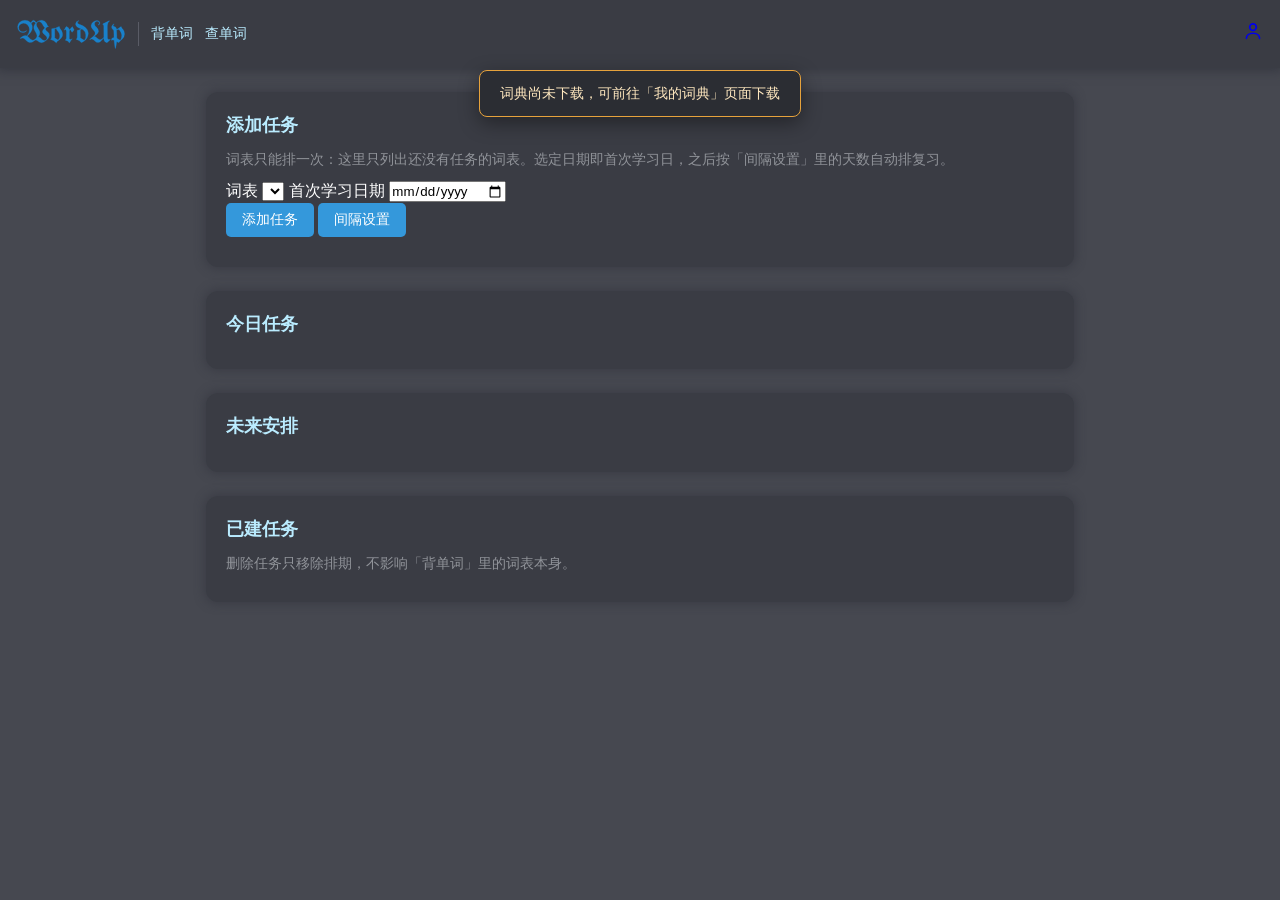
==== DailyTasks.html @ 64f23c8a "Add files via upload" ====
<!DOCTYPE html>
<html lang="zh-CN">
<head>
<!-- 每日任务页：把背单词的词表绑定到某个首次学习日期，按艾宾浩斯间隔自动排复习（js/daily.js） -->
    <meta charset="UTF-8">
    <meta name="viewport" content="width=device-width, initial-scale=1.0, viewport-fit=cover">
    <meta name="theme-color" content="#3a3c44">
    <title>每日任务</title>
    <link rel="stylesheet" href="css/style.css?v=127">
</head>
<body>
<!-- 页面加载遮罩：加载完成前显示 -->
<div id="loadingOverlay" class="loading-overlay">
    <div class="loading-spinner"></div>
    <div class="loading-text">加载中</div>
</div>

    <!--导航栏-->
    <header class="banner">
        <div class="bannerLeftBox">
            <a href="index.html">
                <svg viewBox="-2 -2 264.413 81.637" height="34" fill="#1981CA" stroke="#1981CA" stroke-width="0.5" stroke-linecap="round" fill-rule="nonzero" vector-effect="non-scaling-stroke" style="display:block; width:auto;"><path d="M14.099 33.545L14.099 33.545Q19.043 33.765 22.266 30.981L22.266 30.981Q22.925 30.359 23.419 30.743Q23.914 31.128 23.438 31.641L23.438 31.641Q19.336 35.632 14.832 35.449L14.832 35.449Q9.119 35.339 5.493 31.586Q1.868 27.832 1.831 21.680L1.831 21.680Q1.501 15.344 6.702 10.583Q11.902 5.823 19.446 5.823L19.446 5.823Q27.795 5.823 33.032 11.389L33.032 11.389Q33.545 11.865 33.948 11.316L33.948 11.316Q37.537 5.676 39.862 5.585Q42.188 5.493 46.069 10.840L46.069 10.840Q46.472 11.389 46.985 10.950L46.985 10.950Q47.717 10.217 48.120 9.851L48.120 9.851Q53.430 5.017 60.699 5.695Q67.969 6.372 71.265 12.817L71.265 12.817Q72.253 14.868 72.784 16.754Q73.315 18.640 75.146 19.739L75.146 19.739Q76.172 20.325 76.172 20.837Q76.172 21.350 75.513 21.497L75.513 21.497Q73.059 22.046 70.715 23.584L70.715 23.584Q68.225 26.221 69.141 28.546Q70.056 30.872 73.938 33.618L73.938 33.618Q78.882 37.244 78.351 42.444Q77.820 47.644 72.327 52.917L72.327 52.917Q65.369 59.656 59.326 59.692Q53.284 59.729 48.450 54.675L48.450 54.675Q46.033 52.185 43.140 54.163L43.140 54.163Q35.229 60.352 30.011 59.308Q24.792 58.264 21.313 53.430L21.313 53.430Q15.674 45.667 9.229 49.658L9.229 49.658Q8.386 50.244 7.965 49.750Q7.544 49.255 8.167 48.706L8.167 48.706Q13.293 44.238 16.974 43.140Q20.654 42.041 23.511 43.066L23.511 43.066Q23.950 43.213 24.170 42.920L24.170 42.920Q26.990 39.734 28.693 35.669Q30.396 31.604 30.176 27.100L30.176 27.100Q29.919 22.375 25.964 17.487Q22.009 12.598 15.381 13.147L15.381 13.147Q11.426 13.513 8.112 16.150Q4.797 18.787 4.578 23.071L4.578 23.071Q4.541 27.356 7.068 30.359Q9.595 33.362 14.099 33.545ZM67.236 23.657L67.236 23.657Q64.893 21.936 63.739 19.739Q62.585 17.542 61.487 15.271L61.487 15.271Q59.143 10.620 55.481 9.338Q51.819 8.057 49.402 10.693L49.402 10.693Q46.948 13.367 47.040 16.791Q47.131 20.215 50.757 25.159L50.757 25.159Q54.822 30.872 55.225 35.504Q55.627 40.137 52.222 44.971L52.222 44.971Q51.965 45.300 52.039 45.557Q52.112 45.813 52.588 45.886L52.588 45.886Q54.163 46.289 56.287 48.120L56.287 48.120Q61.926 54.309 65.460 54.547Q68.994 54.785 71.082 52.148L71.082 52.148Q72.620 50.208 72.308 47.607Q71.997 45.007 66.064 40.210L66.064 40.210Q57.935 33.765 63.831 27.759L63.831 27.759Q65.625 25.964 67.273 24.646L67.273 24.646Q67.493 24.426 67.493 24.152Q67.493 23.877 67.236 23.657ZM34.827 13.696L34.827 13.696Q38.416 19.446 36.951 27.026L36.951 27.026Q36.072 31.567 32.629 35.779Q29.187 39.990 25.562 43.250L25.562 43.250Q25.085 43.799 25.635 44.202L25.635 44.202Q27.319 45.337 29.517 47.754L29.517 47.754Q33.142 51.929 36.639 53.247Q40.137 54.565 44.861 50.500L44.861 50.500Q49.365 46.655 48.230 42.004Q47.095 37.354 43.726 32.483L43.726 32.483Q39.954 27.026 40.649 22.229Q41.345 17.432 44.897 13.147L44.897 13.147Q45.227 12.817 44.897 12.378L44.897 12.378Q42.041 9.265 39.752 9.375Q37.463 9.485 34.827 13.037L34.827 13.037Q34.607 13.367 34.827 13.696ZM95.032 59.509L95.032 59.509Q94.482 60.425 93.677 59.509L93.677 59.509Q89.648 54.492 81.445 51.965L81.445 51.965Q80.786 51.782 80.804 51.379Q80.823 50.977 81.226 50.793L81.226 50.793Q83.569 49.988 83.569 45.923L83.569 45.923L83.459 27.246Q83.459 26.843 83.386 26.605Q83.313 26.367 83.441 26.166Q83.569 25.964 83.936 25.928L83.936 25.928Q93.677 25.122 101.257 20.618L101.257 20.618Q101.587 20.435 101.862 20.508Q102.136 20.581 102.173 21.021L102.173 21.021Q102.795 24.976 106.055 28.784L106.055 28.784Q107.849 30.981 109.039 34.790Q110.229 38.599 109.973 41.125L109.973 41.125Q109.607 44.092 108.032 46.454Q106.458 48.816 104.443 50.793L104.443 50.793Q102.063 53.137 99.316 54.749Q96.570 56.360 95.032 59.509ZM91.040 26.770L91.040 26.770L91.187 47.864Q91.187 48.413 91.626 48.633L91.626 48.633L98.108 52.661Q99.060 53.284 99.866 52.295L99.866 52.295Q103.345 48.560 103.015 43.323L103.015 43.323Q102.942 40.063 101.752 37.500Q100.562 34.937 98.804 32.959L98.804 32.959Q95.947 30.066 94.446 25.781L94.446 25.781Q94.373 25.598 94.116 25.470Q93.860 25.342 93.640 25.452L93.640 25.452Q92.542 25.854 91.443 26.147L91.443 26.147Q91.040 26.294 91.040 26.770ZM126.233 31.384L126.233 31.384L126.196 49.146Q126.196 50.317 126.782 50.647L126.782 50.647L129.419 52.185Q130.261 52.698 131.982 50.391L131.982 50.391Q132.349 49.915 132.898 50.189Q133.447 50.464 132.898 51.123L132.898 51.123Q129.053 55.408 127.002 59.546L127.002 59.546Q126.379 60.388 125.647 59.546L125.647 59.546Q123.596 57.166 121.820 55.920Q120.044 54.675 116.602 53.870L116.602 53.870Q115.942 53.687 115.942 53.284Q115.942 52.881 116.418 52.698L116.418 52.698Q118.872 52.295 118.835 48.486L118.835 48.486L118.835 32.996Q118.835 29.260 117.444 28.418L117.444 28.418Q115.833 27.356 114.807 29.187L114.807 29.187Q114.404 29.956 113.892 29.553Q113.379 29.150 113.928 28.271L113.928 28.271Q114.990 26.587 115.961 24.829Q116.931 23.071 117.957 21.313L117.957 21.313Q118.579 20.215 119.604 20.911L119.604 20.911Q124.988 23.511 126.050 27.502L126.050 27.502Q126.160 27.869 126.489 27.960Q126.819 28.052 127.075 27.722L127.075 27.722L132.715 21.240Q132.935 21.021 133.228 21.039Q133.521 21.057 133.704 21.350L133.704 21.350L137.549 28.711Q137.695 29.041 137.476 29.333L137.476 29.333L133.081 34.607Q132.825 34.863 132.513 34.827Q132.202 34.790 132.092 34.497L132.092 34.497L129.126 29.004Q128.979 28.784 128.668 28.729Q128.357 28.674 128.101 28.931L128.101 28.931L126.379 31.018Q126.233 31.165 126.233 31.384ZM148.535 7.837L148.535 7.837Q145.642 8.643 145.715 11.243L145.715 11.243Q145.752 12.891 147.601 14.301Q149.451 15.710 151.941 16.187L151.941 16.187Q151.978 16.187 152.014 16.223L152.014 16.223Q159.705 19.080 165.399 23.694Q171.094 28.308 171.863 37.097L171.863 37.097L171.863 37.207Q171.094 43.799 168.677 48.193Q166.260 52.588 162.964 54.895L162.964 54.895L162.927 54.968Q161.389 56.287 159.302 57.312Q157.214 58.337 155.603 59.436L155.603 59.436Q154.578 60.132 154.285 59.436L154.285 59.436Q152.234 54.565 142.969 52.002L142.969 52.002Q142.419 51.892 142.383 51.453Q142.346 51.013 142.786 50.830L142.786 50.830Q145.093 49.951 145.093 45.959L145.093 45.959L145.020 30.725Q145.020 29.443 146.191 29.517L146.191 29.517Q149.854 29.993 153.516 27.026L153.516 27.026Q153.735 26.880 153.735 26.477L153.735 26.477Q153.662 26.184 153.369 26.038L153.369 26.038Q151.978 25.452 150.586 24.884Q149.194 24.316 147.876 23.657L147.876 23.657Q144.470 22.119 142.841 19.666Q141.211 17.212 140.918 14.795L140.918 14.795L140.918 14.612Q141.833 7.617 147.949 6.812L147.949 6.812Q148.901 6.665 148.993 7.178Q149.084 7.690 148.535 7.837ZM155.676 27.063L155.676 27.063Q155.347 26.917 155.054 27.136L155.054 27.136L153.333 28.491Q152.600 29.041 152.600 29.810L152.600 29.810L152.747 47.900Q152.747 48.450 153.186 48.669L153.186 48.669L161.096 53.320Q162.048 53.906 162.854 52.881L162.854 52.881Q166.150 48.230 165.399 40.521Q164.648 32.813 159.045 28.857L159.045 28.857Q158.020 28.162 155.676 27.063ZM215.369 59.363L215.369 59.363Q211.670 57.568 210.425 55.994L210.425 55.994Q209.106 54.272 208.960 49.805L208.960 49.805Q208.960 49.292 208.612 49.182Q208.264 49.072 207.935 49.438L207.935 49.438Q206.396 51.086 204.840 52.716Q203.284 54.346 201.746 55.994L201.746 55.994Q194.568 63.464 186.694 55.078L186.694 55.078Q183.948 52.185 181.274 51.251Q178.601 50.317 176.074 52.551L176.074 52.551Q175.415 53.064 174.957 52.551Q174.500 52.039 175.195 51.416L175.195 51.416L184.460 43.616L184.497 43.579Q189.148 39.111 187.921 35.797Q186.694 32.483 183.508 29.187L183.508 29.187Q180.798 26.440 178.931 22.504Q177.063 18.567 179.993 13.660L179.993 13.660Q182.300 9.814 186.108 8.112Q189.917 6.409 192.773 6.519L192.773 6.519Q197.900 6.738 199.219 10.712Q200.537 14.685 197.021 17.358L197.021 17.358Q196.216 18.018 195.648 17.340Q195.081 16.663 195.959 15.930L195.959 15.930Q198.926 13.623 197.406 11.041Q195.886 8.459 192.810 8.276L192.810 8.276Q190.576 8.167 188.690 9.778Q186.804 11.389 186.731 13.660L186.731 13.660Q186.584 17.908 188.324 19.519Q190.063 21.130 191.235 22.266L191.235 22.266Q197.241 28.455 196.454 33.032Q195.667 37.610 186.987 43.542L186.987 43.542Q186.584 43.799 186.621 44.147Q186.658 44.495 187.207 44.604L187.207 44.604Q189.478 45.117 190.704 46.490Q191.931 47.864 193.323 49.146L193.323 49.146Q198.047 53.540 201.672 52.002Q205.298 50.464 208.740 46.509L208.740 46.509Q208.887 46.326 208.887 46.106L208.887 46.106L208.667 19.666Q208.667 16.956 206.616 16.150L206.616 16.150Q204.932 15.381 206.689 14.392L206.689 14.392Q210.352 12.634 214.014 10.803Q217.676 8.972 221.375 7.141L221.375 7.141Q222.034 6.775 222.528 7.269Q223.022 7.764 222.253 8.459L222.253 8.459Q219.397 10.510 218.427 13.971Q217.456 17.432 217.493 22.046L217.493 22.046L217.749 47.827Q217.786 53.687 223.352 51.672L223.352 51.672Q224.084 51.379 224.487 51.874Q224.890 52.368 224.341 52.881L224.341 52.881L217.346 59.180Q216.907 59.546 216.357 59.583Q215.808 59.619 215.369 59.363ZM232.983 15.491L232.983 15.491Q231.372 17.175 231.555 18.768Q231.738 20.361 234.192 21.094L234.192 21.094Q237.341 22.046 238.367 23.566Q239.392 25.085 239.612 27.100L239.612 27.100Q239.648 27.466 239.923 27.576Q240.198 27.686 240.491 27.576L240.491 27.576Q245.142 24.866 250.049 21.094L250.049 21.094Q250.342 20.874 250.635 21.021Q250.928 21.167 251.001 21.460L251.001 21.460Q251.367 23.438 252.484 24.829Q253.601 26.221 254.810 27.576L254.810 27.576Q259.314 32.666 258.801 38.965L258.801 38.965Q258.289 46.692 253.418 50.793L253.418 50.793Q248.035 55.334 245.142 59.326L245.142 59.326Q244.775 59.802 244.299 59.473L244.299 59.473Q243.384 58.923 242.468 58.411Q241.553 57.898 240.637 57.349L240.637 57.349Q240.344 57.202 240.070 57.330Q239.795 57.458 239.795 57.825L239.795 57.825Q239.355 61.780 238.678 65.588Q238.000 69.397 237.231 73.242L237.231 73.242Q237.085 73.755 236.609 73.737Q236.133 73.718 236.023 73.242L236.023 73.242Q235.254 68.811 234.576 63.776Q233.899 58.740 233.533 54.089L233.533 54.089Q233.459 53.687 233.130 53.577L233.130 53.577Q229.431 52.222 227.893 53.906L227.893 53.906Q227.563 54.236 227.216 54.108Q226.868 53.979 226.868 53.467L226.868 53.467Q226.904 47.498 232.581 47.131L232.581 47.131Q233.130 47.131 233.130 46.545L233.130 46.545L233.130 45.410Q233.130 39.954 232.965 37.573Q232.800 35.193 232.690 31.787L232.690 31.787Q232.617 30.139 231.848 29.260Q231.079 28.381 230.310 27.722L230.310 27.722Q226.978 24.976 227.545 21.661Q228.113 18.347 231.885 14.905L231.885 14.905Q232.544 14.209 233.020 14.594Q233.496 14.978 232.983 15.491ZM240.234 48.669L240.234 48.669Q240.234 49.109 240.564 49.219L240.564 49.219Q242.432 50.171 244.208 51.233Q245.984 52.295 247.815 53.320L247.815 53.320Q248.364 53.577 248.657 53.101L248.657 53.101Q249.756 51.379 250.708 48.853Q251.660 46.326 251.733 42.554L251.733 42.554Q251.807 38.635 250.214 35.541Q248.621 32.446 246.753 29.626L246.753 29.626Q244.812 26.917 240.051 29.224L240.051 29.224Q239.685 29.407 239.685 29.773L239.685 29.773Q239.722 30.212 239.722 31.091L239.722 31.091L240.198 45.593Q240.234 46.655 240.234 48.669Z"/></svg>
            </a>
            <span class="banner-divider"></span>
            <a href="./WordMemorizer.html" class="nav-link">背单词</a>
            <a href="./DictLookup.html" class="nav-link">查单词</a>
        </div>
        <a href="./User.html" class="nav-user-btn" title="用户" aria-label="用户">
            <svg viewBox="0 0 24 24" width="22" height="22" fill="none" stroke="currentColor" stroke-width="1.8" stroke-linecap="round" stroke-linejoin="round" aria-hidden="true">
                <circle cx="12" cy="7.8" r="3.6"></circle>
                <path d="M4.8 20c0-3.55 3.22-5.6 7.2-5.6s7.2 2.05 7.2 5.6"></path>
            </svg>
        </a>
    </header>

    <!--中心-->
    <main class="main-content">
        <div class="container">

            <!-- 添加任务：选词表 + 指定首次学习日期 -->
            <div class="section">
                <h3>添加任务</h3>
                <p class="tip">词表只能排一次：这里只列出还没有任务的词表。选定日期即首次学习日，之后按「间隔设置」里的天数自动排复习。</p>
                <div class="dt-form">
                    <label class="dt-field">
                        <span class="dt-field-label">词表</span>
                        <select id="dtListSelect"></select>
                    </label>
                    <label class="dt-field">
                        <span class="dt-field-label">首次学习日期</span>
                        <input type="date" id="dtStartDate">
                    </label>
                    <div class="dt-form-btns">
                        <button type="button" class="dt-add-btn" id="dtAddBtn" onclick="addTask()">添加任务</button>
                        <button type="button" class="dt-ghost" onclick="openIntervalModal()">间隔设置</button>
                    </div>
                </div>
                <div id="dtPreview" class="dt-preview"></div>
            </div>

            <!-- 今日任务 -->
            <div class="section">
                <h3>今日任务<span id="dtTodayCount" class="dt-section-count"></span></h3>
                <div id="dtTodayList" class="dt-list"></div>
            </div>

            <!-- 未来安排：一行一天，可滚动 -->
            <div class="section">
                <h3>未来安排</h3>
                <div id="dtFutureList" class="dt-future-list"></div>
            </div>

            <!-- 已建任务（排期管理） -->
            <div class="section">
                <h3>已建任务</h3>
                <p class="tip">删除任务只移除排期，不影响「背单词」里的词表本身。</p>
                <div id="dtTaskList" class="dt-task-list"></div>
            </div>

        </div>
    </main>

    <!-- 复习间隔设置弹窗 -->
    <div class="modal-overlay" id="intervalModal">
        <div class="modal">
            <div class="modal-header">
                <span>复习间隔</span>
                <button type="button" class="modal-close" onclick="closeIntervalModal()"><svg width="16" height="16" viewBox="0 0 16 16" xmlns="http://www.w3.org/2000/svg" fill="currentColor"><path d="M2.59 2.72l.06-.07a.5.5 0 01.63-.06l.07.06L8 7.29l4.65-4.64a.5.5 0 01.7.7L8.71 8l4.64 4.65c.18.17.2.44.06.63l-.06.07a.5.5 0 01-.63.06l-.07-.06L8 8.71l-4.65 4.64a.5.5 0 01-.7-.7L7.29 8 2.65 3.35a.5.5 0 01-.06-.63l.06-.07-.06.07z"></path></svg></button>
            </div>
            <div class="modal-body">
                <p class="tip">第 n 次复习日 = 首次学习日 + 第 n 次间隔天数，第 n 次不得小于第 n-1 次。保存后全部任务按新间隔重算。</p>
                <div id="dtIntervalInputs" class="dt-intervals"></div>
                <div id="dtIntervalHint" class="dt-interval-hint"></div>
                <div class="dt-interval-actions">
                    <button type="button" class="dt-ghost" onclick="addIntervalRow()">增加一次</button>
                    <button type="button" class="dt-ghost" onclick="removeIntervalRow()">减少一次</button>
                    <button type="button" class="dt-primary" onclick="saveIntervals()">保存并关闭</button>
                </div>
            </div>
        </div>
    </div>

    <!-- 修改任务首次学习日期 -->
    <div class="modal-overlay" id="editTaskModal">
        <div class="modal">
            <div class="modal-header">
                <span>修改任务</span>
                <button type="button" class="modal-close" onclick="closeEditTask()"><svg width="16" height="16" viewBox="0 0 16 16" xmlns="http://www.w3.org/2000/svg" fill="currentColor"><path d="M2.59 2.72l.06-.07a.5.5 0 01.63-.06l.07.06L8 7.29l4.65-4.64a.5.5 0 01.7.7L8.71 8l4.64 4.65c.18.17.2.44.06.63l-.06.07a.5.5 0 01-.63.06l-.07-.06L8 8.71l-4.65 4.64a.5.5 0 01-.7-.7L7.29 8 2.65 3.35a.5.5 0 01-.06-.63l.06-.07-.06.07z"></path></svg></button>
            </div>
            <div class="modal-body">
                <p class="tip">只改首次学习日期：保存后按当前间隔重算全部复习节点，已勾选的完成状态保留。</p>
                <div id="dtEditName" class="dt-edit-name"></div>
                <label class="dt-field">
                    <span class="dt-field-label">首次学习日期</span>
                    <input type="date" id="dtEditDate">
                </label>
                <div class="dt-interval-actions">
                    <button type="button" class="dt-ghost" onclick="closeEditTask()">取消</button>
                    <button type="button" class="dt-primary" onclick="saveTaskDate()">保存</button>
                </div>
            </div>
        </div>
    </div>

    <!-- 通用对话框（确认/输入） -->
    <div class="app-dialog-overlay" id="appDialogOverlay" style="display:none;">
        <div class="app-dialog">
            <div class="app-dialog-title" id="appDialogTitle">提示</div>
            <div class="app-dialog-msg" id="appDialogMsg"></div>
            <input type="text" id="appDialogInput" style="display:none;" placeholder="请输入" />
            <div class="app-dialog-btns">
                <button type="button" class="app-dialog-btn cancel" onclick="dialogCancel()">取消</button>
                <button type="button" class="app-dialog-btn ok" onclick="dialogOk()">确定</button>
            </div>
        </div>
    </div>

    <div id="appToast"></div>

    <script src="js/common.js?v=25"></script>
    <script src="js/daily.js?v=4"></script>
</body>

</html>
---- css/style.css ----
/* ==========================================================
   全局样式（四页共用：index / WordMemorizer / DictLookup / MyLists）
   配色与主题变量集中在 :root，调整主题只需修改此处变量
   ========================================================== */
:root {
    /* 背景 */
    --bg-main: #3a3c44;
    --bg-panel: #464850;
    --bg-deep: #2b2d33;
    --bg-sub-box: #2f3137;
    --bg-overlay: #30333cba;
    --bg-overlay-weak: #30333c88;

    /* 边框 */
    --border: #5a5c66;

    /* 文字 */
    --white: #ffffff;
    --black: #000;
    --text-main: #ffffff;
    --text-secondary: #909399;
    --text-tertiary: #c0c4cc;
    --text-light: #d8d9dd;
    --text-light-2: #d9dce1;
    --text-dim: #6a6c76;
    --text-muted: #9aa0a6;
    --text-soft: #b3b0b0;
    --text-soft-2: #9c9b9b;
    --text-faint: #dddddd;
    --text-faint-2: #cccccc;
    --text-faint-3: #f0f0f0;
    --text-faint-4: #666;

    /* 主色 / 强调 */
    --accent: #409eff;
    --accent-dark: #1981CA;
    --accent-soft: #3498db;
    --accent-deep: #2980b9;
    --accent-20: #409eff33;
    --highlight: #baecff;

    /* 状态色 */
    --success: #67c23a;
    --success-dark: #58ad2f;
    --success-soft: #c9f2d2;
    --warning: #e6a23c;
    --warning-soft: #ffe8bf;
    --danger: #f56c6c;
    --danger-2: #e85555;
    --danger-dark: #e74c3c;
    --danger-deep: #c0392b;
    --danger-soft: #ffd4d4;
    --danger-20: #f56c6c33;

    /* 遮罩 / 阴影 */
    --overlay-30: rgba(0, 0, 0, 0.3);
    --overlay-40: rgba(0, 0, 0, 0.4);
    --overlay-50: rgba(0, 0, 0, 0.5);
    --overlay-55: rgba(0, 0, 0, 0.55);
    --overlay-60: rgba(0, 0, 0, 0.6);
}

* {
    margin: 0;
    padding: 0;
    box-sizing: border-box;
    font-family: -apple-system, BlinkMacSystemFont, "Segoe UI", "PingFang SC", "Hiragino Sans GB", "Microsoft YaHei", "Microsoft Yahei", sans-serif;
    -webkit-tap-highlight-color: transparent;
}

body {
    font-family: BlinkMacSystemFont, -apple-system, "Segoe UI", Roboto, Oxygen, Ubuntu, Cantarell, "Fira Sans", "Droid Sans", "Helvetica Neue", Helvetica, Arial, sans-serif;
    margin: 0;
    padding: 0;
    color: var(--white) !important;
    text-decoration: none !important;
    background-color: var(--bg-panel);
    overflow-y: scroll;
    display: flex;
    flex-direction: column;
    justify-content: space-between;
    width: 100%;
    min-height: 100vh;
    min-height: 100dvh;
    user-select: none !important;
    min-width: 320px;
    font-size: 1em;
    font-weight: 400;
    line-height: 1.5;
    -webkit-text-size-adjust: 100%;
}

h1 {
    text-align: center;
    color: var(--highlight);
    margin-bottom: 1.5rem;
    font-size: clamp(1.4rem, 4vw, 1.8rem);
}

/* ---------- 导航栏 ---------- */
.banner {
    width: 100% !important;
    height: 68px;
    position: fixed;
    top: 0;
    left: 0;
    right: 0;
    z-index: 99;
    min-width: 320px;
    color: inherit;
    background-color: var(--bg-main);
    padding: 0 16px;
    /* 刘海屏横向安全区 */
    padding: 0 calc(16px + env(safe-area-inset-left)) 0 calc(16px + env(safe-area-inset-right));
    display: flex;
    flex-direction: row;
    justify-content: space-between;
    align-items: center;
    box-shadow: 0px 0px 10px 3px var(--bg-overlay);
    box-sizing: border-box;
}

.bannerLeftBox {
    display: flex;
    align-items: center;
    gap: 12px;
}

.bannerLeftBox a {
    display: flex;
    align-items: center;
    text-decoration: none;
    color: var(--highlight);
    font-weight: bold;
}

/* 网站图标链接：撑满导航栏高度，SVG 完美垂直居中 */
.bannerLeftBox > a:first-child {
    height: 52px;
    display: flex;
    align-items: center;
    justify-content: center;
}

/* 导航栏图标与文字之间的竖线分隔 */
.banner-divider {
    width: 1px;
    height: 24px;
    background-color: var(--border);
    flex: 0 0 auto;
}

/* 导航栏页面链接（背单词/查词典）统一样式 */
.bannerLeftBox a.nav-link {
    font-weight: normal;
    font-size: 0.9rem;
    display: inline;
    transition: color 0.2s;
}

.bannerLeftBox a.nav-link:hover {
    color: var(--white) !important;
}

/* 导航栏右侧：清除缓存按钮（红色文字） */
.clear-cache-btn {
    flex: 0 0 auto;
    margin: 0;
    padding: 6px 10px;
    background: transparent;
    border: none;
    border-radius: 6px;
    color: var(--danger);
    font-size: 0.9rem;
    font-weight: 500;
    cursor: pointer;
    transition: background 0.2s, color 0.2s;
}

.clear-cache-btn:hover {
    background: var(--danger-soft);
    color: var(--danger-2);
}

/* ---------- 浮动菜单按钮（独立于导航栏） ---------- */
.floating-menu-btn {
    position: fixed;
    top: 76px;
    left: 12px;
    z-index: 180;
    touch-action: none;
    cursor: grab;
    width: 40px;
    height: 40px;
    display: flex;
    flex-direction: column;
    justify-content: center;
    align-items: center;
    gap: 4px;
    background: var(--bg-main);
    border: 1px solid var(--border);
    border-radius: 8px;
    cursor: pointer;
    box-shadow: 0 2px 8px var(--overlay-30);
    transition: opacity 0.3s ease, visibility 0.3s ease, background 0.2s;
    padding: 0;
}

.floating-menu-btn:hover {
    background: var(--bg-panel);
}

.floating-menu-btn span {
    display: block;
    width: 20px;
    height: 3px;
    background-color: var(--highlight);
    border-radius: 2px;
}

.floating-menu-btn.hidden {
    opacity: 0;
    visibility: hidden;
}

/* 交互元素：移动端禁用双击缩放（浮动菜单按钮例外，需保留拖动） */
button, a, .onoff, input, textarea, select {
    touch-action: manipulation;
}

/* ---------- 遮罩层 ---------- */
.overlay {
    position: fixed;
    top: 0;
    left: 0;
    right: 0;
    bottom: 0;
    background: var(--overlay-50);
    z-index: 150;
    opacity: 0;
    visibility: hidden;
    transition: opacity 0.3s ease, visibility 0.3s;
    cursor: pointer;
}

.overlay.visible {
    opacity: 1;
    visibility: visible;
}

/* ---------- 左侧菜单栏 ---------- */
.sidebar {
    position: fixed;
    top: 0;
    left: 0;
    bottom: 0;
    width: 320px;
    max-width: 85vw;
    background: var(--bg-main);
    box-shadow: 2px 0 12px var(--overlay-30);
    z-index: 200;
    transform: translateX(-100%);
    transition: transform 0.3s ease;
    display: flex;
    flex-direction: column;
    overflow: hidden;
}

.sidebar.open {
    transform: translateX(0);
}

.sidebar-header {
    padding: 16px 20px;
    border-bottom: 1px solid var(--border);
    display: flex;
    justify-content: space-between;
    align-items: center;
}

.sidebar-header h3 {
    color: var(--highlight);
    font-size: 1.1rem;
    margin: 0;
}

/* 侧边栏头部图标按钮 */
.icon-btn {
    width: 32px;
    height: 32px;
    display: flex;
    align-items: center;
    justify-content: center;
    background: transparent;
    border: none;
    border-radius: 6px;
    color: var(--highlight);
    cursor: pointer;
    transition: background 0.2s;
    padding: 0;
    margin: 0;
    flex: 0 0 auto;
}

.icon-btn:hover {
    background-color: var(--bg-panel);
}

/* 词表列表容器 */
.sidebar-lists {
    flex: 1;
    overflow-y: auto;
    padding: 8px 0;
}

/* 单个词表项 */
.sidebar-list-item {
    display: flex;
    align-items: center;
    padding: 10px 12px;
    margin: 2px 8px;
    border-radius: 8px;
    cursor: pointer;
    transition: background 0.2s;
    gap: 8px;
}

.sidebar-list-item:hover {
    background-color: var(--bg-panel);
}

.sidebar-list-item.active {
    background-color: var(--accent-20);
    border-left: 3px solid var(--accent);
    padding-left: 9px;
}

.list-item-info {
    flex: 1;
    display: flex;
    flex-direction: column;
    gap: 2px;
    min-width: 0;
}

.list-item-name {
    font-size: 0.95rem;
    color: var(--white);
    font-weight: 500;
    white-space: nowrap;
    overflow: hidden;
    text-overflow: ellipsis;
}

.sidebar-list-item.active .list-item-name {
    color: var(--highlight);
}

.list-item-count {
    font-size: 0.75rem;
    color: var(--text-secondary);
}

.list-item-actions {
    display: flex;
    gap: 4px;
    flex: 0 0 auto;
}

.list-action-btn {
    width: 28px;
    height: 28px;
    display: flex;
    align-items: center;
    justify-content: center;
    background: transparent;
    border: none;
    border-radius: 4px;
    color: var(--text-secondary);
    cursor: pointer;
    transition: background 0.2s, color 0.2s;
    padding: 0;
    margin: 3px 0 0;
    flex: 0 0 auto;
}

.list-action-btn:hover {
    background-color: var(--border);
    color: var(--white);
}

.list-action-btn.danger:hover {
    background-color: var(--danger-20);
    color: var(--danger);
}

/* 预设词表按钮 */
.preset-btn {
    padding: 6px 12px;
    background-color: var(--bg-panel);
    color: var(--highlight);
    border: 1px solid var(--border);
    border-radius: 6px;
    font-size: 0.85rem;
    cursor: pointer;
    transition: background 0.2s, border-color 0.2s;
    flex: 0 0 auto;
    margin-bottom: 0;
}

.preset-btn:hover {
    background-color: var(--accent-20);
    border-color: var(--accent);
}

/* ---------- 侧边栏底部图标按钮 ---------- */
.sidebar-footer {
    display: flex;
    flex-direction: column;
    align-items: center;
    padding: 8px 20px 12px;
    border-top: 1px solid var(--border);
    background-color: var(--bg-main);
    box-sizing: border-box;
    flex: 0 0 auto;
}

.sidebar-mem {
    font-size: 0.75rem;
    color: var(--text-secondary);
    text-align: center;
    margin-bottom: 4px;
    white-space: nowrap;
    cursor: default;
}

.sidebar-footer-buttons {
    display: flex;
    justify-content: space-between;
    align-items: center;
    width: 100%;
}

.footer-icon-btn {
    width: 48px;
    height: 48px;
    display: flex;
    align-items: center;
    justify-content: center;
    background: transparent;
    border: none;
    border-radius: 8px;
    color: var(--highlight);
    cursor: pointer;
    transition: background 0.2s, color 0.2s;
    padding: 0;
    margin: 0;
    flex: 0 0 auto;
}

.footer-icon-btn:hover {
    background-color: var(--bg-panel);
    color: var(--white);
}

/* ---------- 弹窗 ---------- */
.modal-overlay {
    position: fixed;
    top: 0;
    left: 0;
    right: 0;
    bottom: 0;
    background: var(--overlay-60);
    z-index: 300;
    display: flex;
    align-items: center;
    justify-content: center;
    opacity: 0;
    visibility: hidden;
    transition: opacity 0.25s ease, visibility 0.25s;
}

.modal-overlay.visible {
    opacity: 1;
    visibility: visible;
}

.modal {
    background: var(--bg-main);
    border-radius: 12px;
    width: 90%;
    max-width: 480px;
    max-height: 80vh;
    max-height: 80dvh;
    display: flex;
    flex-direction: column;
    box-shadow: 0 8px 32px var(--overlay-40);
    transform: scale(0.9);
    transition: transform 0.25s ease;
}

.modal-overlay.visible .modal {
    transform: scale(1);
}

.modal-header {
    display: flex;
    justify-content: space-between;
    align-items: center;
    padding: 16px 20px;
    border-bottom: 1px solid var(--border);
    font-size: 1.05rem;
    font-weight: bold;
    color: var(--highlight);
}

/* 单词详细弹窗右上角"查看详细"：蓝色文字按钮，紧贴关闭按钮左侧 */
#wordDetailModal .modal-header span {
    flex: 1;
}
.word-detail-link {
    background: transparent;
    border: none;
    color: var(--highlight);
    font-size: 0.9rem;
    font-weight: normal;
    cursor: pointer;
    padding: 4px 10px;
    border-radius: 6px;
    margin: 0 4px;
}
.word-detail-link:hover {
    background-color: rgba(186, 236, 255, 0.12);
}

/* 通用文字按钮（无边框无背景，浅蓝文字，如"从Excel导入"） */
.text-btn {
    background: transparent;
    border: none;
    color: var(--highlight);
    font-size: 0.9rem;
    cursor: pointer;
    padding: 4px 10px;
    border-radius: 6px;
}
.text-btn:hover {
    background-color: rgba(186, 236, 255, 0.12);
}

/* 页面加载遮罩：数据未加载完成前覆盖全屏，页面变灰 + 转圈 + 加载中 */
.loading-overlay {
    position: fixed;
    inset: 0;
    z-index: 9999;
    display: flex;
    flex-direction: column;
    align-items: center;
    justify-content: center;
    gap: 14px;
    background-color: rgba(10, 12, 18, 0.62);
}
.loading-spinner {
    width: 42px;
    height: 42px;
    border: 4px solid rgba(255, 255, 255, 0.25);
    border-top-color: var(--highlight);
    border-radius: 50%;
    animation: loading-spin 0.9s linear infinite;
}
@keyframes loading-spin {
    to { transform: rotate(360deg); }
}
.loading-text {
    color: rgba(255, 255, 255, 0.9);
    font-size: 0.95rem;
    letter-spacing: 0.15em;
}

.modal-close {
    background: transparent;
    border: none;
    color: var(--text-secondary);
    font-size: 1.5rem;
    cursor: pointer;
    width: 32px;
    height: 32px;
    display: flex;
    align-items: center;
    justify-content: center;
    border-radius: 6px;
    padding: 0;
    margin: 0;
    flex: 0 0 auto;
    line-height: 1;
}

.modal-close:hover {
    background-color: var(--bg-panel);
    color: var(--white);
}

.modal-body {
    padding: 20px;
    overflow-y: auto;
}

.setting-row {
    display: flex;
    justify-content: space-between;
    align-items: center;
    padding: 8px 0;
    font-size: 0.95rem;
}

/* 选项详细设置分组：加深背景 + 左右留白 */
.option-sub-box {
    background-color: var(--bg-sub-box);
    border-radius: 8px;
    padding: 6px 14px;
    margin: 2px 0 6px;
}

/* 随机种子只读显示 */
.seed-value {
    color: var(--highlight);
    font-size: 0.9rem;
    font-family: Consolas, monospace;
    user-select: all;
    white-space: nowrap;
}

.setting-row select {
    background-color: var(--bg-main);
    color: var(--white);
    border: 1px solid var(--border);
    border-radius: 5px;
    padding: 1px 6px;
    font-size: 0.85rem;
    line-height: 1.2;
    cursor: pointer;
    margin-left: 8px;
}

/* ---------- 主内容区 ---------- */
.main-content {
    color: inherit;
    background-color: inherit;
    display: flex;
    flex-direction: column;
    justify-content: flex-start;
    padding-top: 68px;
    margin: 0;
    unicode-bidi: isolate;
    flex: 1;
}

.container {
    min-height: calc(100vh - 68px);
    min-height: calc(100dvh - 68px);
    position: relative;
    padding: 1.5rem 1rem 33px;
    /* iPhone 底部安全区 */
    padding-bottom: calc(33px + env(safe-area-inset-bottom));
    width: 100%;
    max-width: 900px;
    margin: 0 auto;
    justify-content: flex-start;
    align-items: center;
    display: flex !important;
    flex-direction: column !important;
    color: inherit;
}

/* ---------- 首页 ---------- */
.main-text {
    text-align: center;
    margin-bottom: 1rem;
}

.main-text h1 {
    font-size: clamp(1.5rem, 5vw, 2rem);
    margin-bottom: 0.5rem;
    color: var(--highlight);
}

.main-text p {
    font-size: 1rem;
    color: var(--text-tertiary);
}

.main-box {
    display: flex;
    flex-wrap: wrap;
    gap: 1rem;
    justify-content: center;
    width: 100%;
    max-width: 600px;
    margin-bottom: 1.5rem; /* 与下方使用说明分开 */
}

.mainA1 {
    border-radius: 13px;
    box-shadow: 0px 0px 10px 3px var(--bg-overlay);
    color: var(--highlight) !important;
    justify-content: center;
    align-items: center;
    display: flex !important;
    flex-direction: column !important;
    margin: 0.5rem;
    flex-basis: 0;
    flex-grow: 1;
    flex-shrink: 1;
    padding: 1.5rem;
    cursor: pointer;
    text-decoration: none;
    background-color: var(--bg-main);
    transition: transform 0.2s, box-shadow 0.2s;
    min-width: 140px;
}

.mainA1:hover {
    transform: translateY(-3px);
    box-shadow: 0px 4px 16px 5px var(--bg-overlay);
}

.icon1 {
    height: 48px;
    width: 48px;
    fill: var(--white);
    align-items: center;
    display: inline-flex;
    justify-content: center;
    margin-bottom: 0.5rem;
}

.text1 {
    font-size: 1.1rem;
    font-weight: bold;
}

/* ---------- 通用区块 ---------- */
.section {
    width: 100%;
    background-color: var(--bg-main);
    border-radius: 12px;
    padding: 1.25rem;
    box-shadow: 0px 0px 10px 2px var(--bg-overlay-weak);
    position: relative; /* 供"删除单词"右上角定位 */
}
/* 相邻区块间距（替代原 .container 的 flex gap） */
.section + .section {
    margin-top: 1.5rem;
}

.section h3 {
    margin-bottom: 0.75rem;
    color: var(--highlight);
    font-size: 1.1rem;
}

.tip {
    font-size: 0.85rem;
    color: var(--text-secondary);
    margin-bottom: 0.5rem;
}

/* ---------- 添加单词：失败单词列表 ---------- */
.add-failed {
    width: 100%;
    margin-top: 0.6rem;
    padding: 0.6rem 0.75rem;
    background-color: rgba(245, 108, 108, 0.12);
    border: 1px solid var(--danger);
    border-radius: 6px;
    font-size: 0.85rem;
    color: var(--danger);
    line-height: 1.6;
    word-break: break-all;
}
.add-failed-title {
    font-weight: 500;
    margin-bottom: 0.2rem;
}
.add-failed-words {
    color: var(--danger);
}

/* ---------- 抽词区 ---------- */
.remain-count, .word-count {
    font-size: 0.9rem;
    color: var(--text-tertiary);
    margin: 0.5rem 0;
}
/* 查单词页：词典状态小字用浅绿 */
#dictStatus {
    color: var(--success-soft);
}

.active-list-name {
    font-size: 0.95rem;
    color: var(--highlight);
    margin: 0.2rem 0 0.5rem;
    font-weight: 500;
}

.word-display {
    text-align: center;
    margin: 1rem 0;
    padding: 1rem;
    background-color: var(--bg-panel);
    border-radius: 8px;
    min-height: 220px;
    position: relative;
}

/* 内容区右上角"删除单词"（文字形式，显示区外） */
.delete-current-word {
    position: absolute;
    top: 16px;
    right: 18px;
    padding: 3px 8px;
    margin: 0;
    flex: none;
    font-size: 0.8rem;
    color: var(--danger, #ff6b6b);
    background: transparent;
    border: none;
    border-radius: 4px;
    cursor: pointer;
    opacity: 0.85;
    z-index: 5;
}
.delete-current-word:hover {
    opacity: 1;
    background-color: var(--bg-main);
}

.word-last {
    font-size: 0.85rem;
    color: var(--text-secondary);
    margin-bottom: 0.5rem;
    min-height: 1.2em;
    background-color: var(--bg-main);
    padding: 4px 8px;
    border-radius: 4px;
    white-space: nowrap;
    overflow: hidden;
    text-overflow: ellipsis;
}

.word {
    font-size: clamp(1.5rem, 5vw, 2rem);
    font-weight: bold;
    color: var(--white);
    margin-bottom: 0.5rem;
    margin-top: 10px;
    word-break: break-word;
    cursor: pointer;
    border-radius: 6px;
    transition: background-color .15s;
}
.word:hover {
    background-color: var(--bg-main);
}

.meaning {
    font-size: 1.1rem;
    color: var(--success);
    margin-top: 0.5rem;
    white-space: normal;
    cursor: pointer;
    border-radius: 6px;
    transition: background-color .15s;
}
.meaning:hover {
    background-color: var(--bg-main);
}

.phonetic {
    font-size: 0.95rem;
    color: var(--text-secondary);
    margin-top: 0.25rem;
    min-height: 1.2em;
    word-break: break-word;
}

/* 词意互换：意思用小字号（绿）、单词用大字号（白），位置不变 */
#currentWord.swap-mode {
    font-size: 1.1rem;
    font-weight: normal;
    color: var(--success);
}
#currentMeaning.swap-mode {
    font-size: 2rem;
    font-weight: bold;
    color: var(--white);
}

/* ---------- 开关 ---------- */
.onoff {
    appearance: none;
    width: 33px;
    height: 17px;
    background: var(--text-soft);
    border-radius: 17px;
    position: relative;
    cursor: pointer;
    outline: none;
    border: 1px solid var(--text-soft-2);
    vertical-align: middle;
    margin-left: 8px;
}

.onoff::after {
    content: "";
    position: absolute;
    width: 15px;
    height: 15px;
    background: white;
    border-radius: 50%;
    top: 0px;
    left: 0px;
    transition: 0.2s;
}

.onoff:checked {
    background: var(--accent-soft);
    border-color: var(--accent-soft);
}

.onoff:checked::after {
    left: 16px;
}

/* ---------- 选项按钮（四行单列） ---------- */
#optionDiv {
    display: flex;
    flex-direction: column;
    gap: 0.5rem;
    margin: 1rem 0;
}

/* ---------- 通用按钮（保留浅色主题配色） ---------- */
button {
    padding: 8px 16px;
    margin-bottom: 10px;
    border: none;
    border-radius: 5px;
    background-color: var(--accent-soft);
    color: white;
    cursor: pointer;
    font-size: 14px;
    transition: background 0.2s;
    flex: 1;
}

button:hover:not(:disabled) {
    background-color: var(--accent-deep);
}

button:disabled {
    background-color: var(--text-faint-2) !important;
    cursor: not-allowed !important;
    color: var(--text-faint-4) !important;
}

button.check1 {
    background-color: var(--success);
}

button.check1:hover:not(:disabled) {
    background-color: var(--success-dark);
}

button.check2 {
    background-color: var(--danger);
}

button.check2:hover:not(:disabled) {
    background-color: var(--danger-2);
}

button.danger {
    background-color: var(--danger-dark);
}

button.danger:hover:not(:disabled) {
    background-color: var(--danger-deep);
}

button.options {
    background-color: var(--text-faint-3);
    color: var(--black);
    font-weight: bold;
    text-align: left;
    white-space: nowrap;
    overflow: hidden;
    text-overflow: ellipsis;
    width: 100%;
    margin-bottom: 0;
}

button.options:hover:not(:disabled) {
    background-color: var(--text-faint);
}

/* 详细释义：选项长释义不省略、全部换行展示 */
button.options.detail {
    white-space: pre-wrap;
    overflow: visible;
    text-overflow: clip;
    word-break: break-word;
    overflow-wrap: anywhere;
}

/* ---------- 文本输入 ---------- */
textarea {
    width: 100%;
    min-height: 100px;
    padding: 10px;
    border: 1px solid var(--border);
    border-radius: 5px;
    background-color: var(--bg-panel);
    color: var(--white);
    font-size: 14px;
    resize: vertical;
    margin-bottom: 10px;
    font-family: inherit;
}

textarea:focus {
    outline: none;
    border-color: var(--accent-soft);
}

#customMeaningInput {
    min-height: 60px;
}

input[type="text"], input[type="search"] {
    padding: 8px 12px;
    border: 1px solid var(--border);
    border-radius: 5px;
    background-color: var(--bg-panel);
    color: var(--white);
    font-size: 14px;
    flex: 1;
}

input[type="text"]:focus, input[type="search"]:focus {
    outline: none;
    border-color: var(--accent-soft);
}

/* ---------- 单词列表 ---------- */
.word-list {
    max-height: 280px;
    overflow-y: auto;
    background-color: var(--bg-panel);
    border-radius: 8px;
    padding: 0.5rem;
    margin-top: 0.75rem;
    border: 1px solid var(--border);
}

.word-search-row {
    margin-top: 0.35rem;
    display: flex;
}

.word-search-row input {
    flex: 1 1 auto;
    width: 100%;
    min-width: 0;
}

.word-item {
    display: flex;
    align-items: flex-start;
    gap: 8px;
    padding: 6px 5px;
    border-bottom: 1px solid var(--border);
    font-size: 14px;
    word-break: break-word;
    white-space: pre-wrap;
}

.word-item-text {
    flex: 1;
    min-width: 0;
    display: flex;
    align-items: baseline;
    gap: 4px;
}

.word-item-index {
    color: var(--text-tertiary);
    flex: 0 0 auto;
}

.word-item-word {
    color: var(--white);
    font-weight: 500;
    flex: 0 0 auto;
}

.word-item-mean {
    color: var(--text-secondary);
    flex: 1 1 auto;
    min-width: 0;
    overflow: hidden;
    text-overflow: ellipsis;
    white-space: nowrap;
}

.word-item-mean-loading {
    color: var(--text-tertiary);
    font-style: italic;
}

.word-item-del {
    flex: 0 0 auto;
    width: 26px;
    height: 26px;
    margin: 0;
    padding: 0;
    display: flex;
    align-items: center;
    justify-content: center;
    border: none;
    border-radius: 6px;
    background-color: transparent;
    color: var(--text-tertiary);
    cursor: pointer;
}

.word-item-del:hover {
    color: var(--danger);
    background-color: var(--danger-soft);
}

.word-item:last-child {
    border-bottom: none;
}

/* 侧边栏词表拖动排序 */
.sidebar-list-item[draggable="true"] {
    cursor: grab;
}
.sidebar-list-item.dragging {
    opacity: 0.5;
}
.sidebar-list-item.drag-over-before {
    box-shadow: inset 0 2px 0 0 var(--highlight);
}
.sidebar-list-item.drag-over-after {
    box-shadow: inset 0 -2px 0 0 var(--highlight);
}

/* ---------- 词典查询区 ---------- */
.search-box {
    display: flex;
    gap: 8px;
    margin-bottom: 1rem;
    width: 100%;
}

.dict-result {
    background-color: var(--bg-panel);
    border-radius: 8px;
    padding: 1.25rem;
    min-height: 100px;
    border: 1px solid var(--border);
}

.dict-word {
    font-size: 1.6rem;
    font-weight: bold;
    color: var(--highlight);
    margin-bottom: 0.25rem;
}

.dict-phonetic {
    font-size: 0.95rem;
    color: var(--text-tertiary);
    margin-bottom: 1rem;
}

.dict-section-title {
    font-size: 0.8rem;
    color: var(--text-secondary);
    text-transform: uppercase;
    margin-top: 0.75rem;
    margin-bottom: 0.25rem;
    font-weight: bold;
}

.dict-translation {
    font-size: 0.95rem;
    color: var(--white);
    white-space: pre-wrap;
    line-height: 1.6;
}

/* 单词详细弹窗：单轮循环判定翻转按钮 */
.word-mark-toggle {
    margin-top: 0.75rem;
    padding: 6px 14px;
    background-color: var(--highlight, #4f8cff);
    color: #fff;
    border: none;
    border-radius: 6px;
    cursor: pointer;
    font-size: 0.9rem;
}
.word-mark-toggle:hover {
    opacity: 0.85;
}

.dict-definition {
    font-size: 0.9rem;
    color: var(--text-tertiary);
    white-space: pre-wrap;
    line-height: 1.6;
}

.dict-tags {
    display: flex;
    flex-wrap: wrap;
    gap: 0.4rem;
    margin-top: 0.75rem;
}

.dict-tag {
    background-color: var(--accent-soft);
    color: var(--white);
    padding: 2px 8px;
    border-radius: 4px;
    font-size: 0.75rem;
}

.dict-empty {
    text-align: center;
    color: var(--text-secondary);
    padding: 2rem;
}

/* ---------- 工具类 ---------- */
.hidden {
    display: none !important;
}

/* ---------- 滚动条 ---------- */
::-webkit-scrollbar {
    width: 8px;
    height: 8px;
}

::-webkit-scrollbar-track {
    background: var(--bg-main);
}

::-webkit-scrollbar-thumb {
    background: var(--border);
    border-radius: 4px;
}

::-webkit-scrollbar-thumb:hover {
    background: var(--text-dim);
}

/* ---------- 响应式 ---------- */
@media (max-width: 600px) {
    .container {
        padding: 1rem 0.75rem 33px;
        padding-bottom: calc(33px + env(safe-area-inset-bottom));
    }

    /* ---------- 移动端导航栏适配：高度、间距、图标、文字 ---------- */
    .banner {
        height: 52px;
        padding: 0 10px;
        padding: 0 calc(10px + env(safe-area-inset-left)) 0 calc(10px + env(safe-area-inset-right));
    }
    .bannerLeftBox {
        gap: 8px;
    }
    .bannerLeftBox > a:first-child {
        height: 40px;
    }
    /* 缩小 logo 图标（覆盖内联 style） */
    .bannerLeftBox > a:first-child svg {
        height: 24px !important;
    }
    .banner-divider {
        height: 18px;
    }
    .bannerLeftBox a.nav-link {
        font-size: 0.8rem;
    }
    .clear-cache-btn {
        padding: 4px 6px;
        font-size: 0.78rem;
    }
    /* 浮动菜单按钮随导航栏高度下调 */
    .floating-menu-btn {
        top: 60px;
    }

    /* ---------- 移动端：侧边栏（我的词表菜单）宽度与紧凑度 ---------- */
    .sidebar {
        width: min(280px, 70vw);
        max-width: 70vw;
    }
    .sidebar-header {
        padding: 12px 14px;
    }
    .sidebar-header h3 {
        font-size: 1rem;
    }
    .sidebar-list-item {
        padding: 9px 10px;
        margin: 2px 6px;
    }
    .sidebar-footer {
        padding: 6px 14px 10px;
    }

    /* ---------- 移动端：各页面大标题大小与间距 ---------- */
    h1 {
        font-size: 1.35rem;
        margin-bottom: 1rem;
    }
    .section h3 {
        margin-bottom: 0.6rem;
        font-size: 1.05rem;
    }

    /* ---------- 移动端：主要内容间距 ---------- */
    .main-content {
        padding-top: 52px; /* 与移动端导航栏高度 52px 对齐 */
    }
    .section {
        padding: 1rem;
    }
    .section + .section {
        margin-top: 12px;
    }
}

/* 查询按钮：不撑满，固定宽度 */
#searchInput {
    flex: 1;
    min-width: 0;
    height: 36px;
    box-sizing: border-box;
    line-height: 1;
    padding: 4px 12px; /* 上下内边距调小 */
}

#searchBtn {
    flex: 0 0 80px;
    height: 36px;
    box-sizing: border-box;
    padding: 0 12px;
    font-size: 14px;
    line-height: 1;
    margin-bottom: 0;
}

/* 查单词：词典工具行（词典下拉框 + 状态 + 重新导入按钮） */
.dict-toolbar {
    display: flex;
    align-items: center;
    gap: 12px;
    margin-bottom: 8px;
    flex-wrap: wrap;
}
.dict-select {
    flex: 0 0 auto;
    min-width: 170px;
    padding: 6px 10px;
    background-color: var(--bg-panel);
    border: 1px solid var(--border);
    border-radius: 6px;
    color: var(--white);
    font-size: 0.9rem;
    cursor: pointer;
}
.dict-select:hover {
    border-color: var(--accent);
}
.dict-select option {
    background-color: var(--bg-panel);
    color: var(--white);
}
.dict-total {
    font-size: 13px;
    color: var(--text-muted);
}
.dict-total b {
    color: var(--accent-dark);
    font-weight: 600;
}
#reimportBtn {
    margin-left: auto;
    width: 96px;
    flex: 0 0 auto;
    text-align: center;
    font-size: 13px;
    padding: 4px 14px;
    border-radius: 6px;
    border: 1px solid var(--border);
    background: transparent;
    color: var(--text-light-2);
    cursor: pointer;
    transition: background .2s, border-color .2s, color .2s;
}
#reimportBtn:hover {
    background: var(--bg-main);
    border-color: var(--accent-dark);
    color: var(--white);
}
#reimportBtn:disabled {
    opacity: .5;
    cursor: not-allowed;
}

/* 查看单词列表：拆分数量输入 + 拆分按钮 */
.split-row {
    display: flex;
    gap: 4px;
    align-items: center;
    margin: 0.3rem 0 0.35rem;
}

/* 合并词表行 */
.merge-row {
    display: flex;
    gap: 4px;
    align-items: center;
    margin: 0 0 0.35rem;
}
.merge-row select {
    flex: 1 1 auto;
    min-width: 0;
    padding: 6px 10px;
    border-radius: 6px;
    border: 1px solid var(--border);
    background: var(--bg-main);
    color: var(--white);
    font-size: 14px;
}
.merge-row select:focus,
#splitCount:focus {
    outline: none;
    border-color: var(--accent-dark);
}
.merge-row button {
    font-size: 0.85rem;
    padding: 6px 12px;
}

/* 拆分/合并：输入框与选择框占满整行剩余宽度，按钮固定宽度，上下居中 */
#splitCount,
#mergeSelect {
    width: auto;
    flex: 1 1 auto;
    min-width: 0;
    height: 38px;
    box-sizing: border-box;
    padding: 6px 10px;
    font-size: 14px;
    vertical-align: middle;
    border-radius: 6px;
    border: 1px solid var(--border);
    background: var(--bg-main);
    color: var(--white);
}
.split-row button {
    font-size: 13px;
    padding: 6px 14px;
    border-radius: 6px;
    border: 1px solid var(--accent-dark);
    background: transparent;
    color: var(--text-light-2);
    cursor: pointer;
    transition: background .2s, color .2s;
}
.split-row button:hover {
    background: var(--accent-dark);
    color: var(--white);
}
#splitBtn,
#mergeBtn {
    width: auto;
    height: 38px;
    box-sizing: border-box;
    padding: 6px 16px;
    font-size: 14px;
    flex: 0 0 auto;
    display: inline-flex;
    align-items: center;
    justify-content: center;
    vertical-align: middle;
    margin: 0; /* 覆盖全局 button margin-bottom:10px，保证与输入框/选择框上下居中 */
    line-height: 1;
}

/* ---------- 自定义提示框（toast） ---------- */
.app-toast {
    position: fixed;
    top: 70px;
    left: 50%;
    transform: translateX(-50%) translateY(-16px);
    background: var(--bg-deep);
    color: var(--white);
    padding: 11px 20px;
    border-radius: 8px;
    border: 1px solid var(--border);
    font-size: 0.9rem;
    z-index: 99999;
    opacity: 0;
    pointer-events: none;
    transition: opacity .25s ease, transform .25s ease;
    max-width: 82vw;
    white-space: pre-wrap;
    word-break: break-word;
    text-align: center;
    line-height: 1.6;
    box-shadow: 0 6px 20px var(--overlay-40);
}
.app-toast.show {
    opacity: 1;
    transform: translateX(-50%) translateY(0);
}
.app-toast.success {
    border-color: var(--success);
    color: var(--success-soft);
}
.app-toast.error {
    border-color: var(--danger);
    color: var(--danger-soft);
}
.app-toast.warning {
    border-color: var(--warning);
    color: var(--warning-soft);
}

/* ---------- 自定义对话框（confirm / prompt） ---------- */
.app-dialog-overlay {
    position: fixed;
    inset: 0;
    background: var(--overlay-55);
    display: flex;
    align-items: center;
    justify-content: center;
    z-index: 99998;
}
.app-dialog {
    background: var(--bg-deep);
    border: 1px solid var(--border);
    border-radius: 10px;
    padding: 22px;
    min-width: 300px;
    max-width: 82vw;
    box-shadow: 0 10px 34px var(--overlay-50);
}
.app-dialog-title {
    font-size: 1.05rem;
    font-weight: bold;
    color: var(--white);
    margin-bottom: 14px;
}
.app-dialog-msg {
    font-size: 0.9rem;
    color: var(--text-light);
    white-space: pre-wrap;
    word-break: break-word;
    margin-bottom: 18px;
    line-height: 1.7;
}
.app-dialog input {
    width: 100%;
    box-sizing: border-box;
    padding: 9px 12px;
    border-radius: 6px;
    border: 1px solid var(--border);
    background: var(--bg-main);
    color: var(--white);
    font-size: 14px;
    margin-bottom: 18px;
    outline: none;
}
.app-dialog input:focus {
    border-color: var(--accent-dark);
}
.app-dialog-btns {
    display: flex;
    justify-content: flex-end;
    gap: 10px;
}
.app-dialog-btn {
    padding: 7px 20px;
    border-radius: 6px;
    border: none;
    font-size: 0.9rem;
    cursor: pointer;
    transition: filter .15s;
}
.app-dialog-btn.cancel {
    background: var(--bg-panel);
    color: var(--text-light);
}
.app-dialog-btn.ok {
    background: var(--accent-dark);
    color: var(--white);
}
.app-dialog-btn:hover {
    filter: brightness(1.15);
}

/* ---- 拼写输入框（显示区下方，居中输入） ---- */
input.spell-input {
    width: 85%;
    max-width: 460px;
    height: 52px;
    padding: 10px 16px;
    font-size: clamp(18px, 4vw, 28px);
    text-align: center;
    border: 1px solid var(--border);
    border-radius: 8px;
    background-color: var(--bg-panel);
    color: var(--white);
    outline: none;
    margin: 16px auto 24px;
    display: block;
    box-sizing: border-box;
}
.spell-input:focus {
    border-color: var(--accent-dark);
}

/* ---------- 移动端适配 ---------- */
@media (max-width: 600px) {
    /* 输入框 ≥16px，避免 iOS 聚焦时自动放大页面 */
    #searchInput, #newListName, #wordInput, #splitCount, #mergeSelect, .app-dialog input {
        font-size: 16px;
    }
    .section {
        padding: 1rem;
    }
    .app-dialog {
        min-width: 0;
        width: 86vw;
    }
    .word-display {
        min-height: 190px;
    }
    .dict-word {
        font-size: 1.4rem;
    }
}

/* ---------- 触摸设备（手机/平板）：加大点击热区 ---------- */
@media (pointer: coarse) {
    .list-action-btn, .icon-btn, .modal-close {
        width: 40px;
        height: 40px;
    }
    .preset-btn {
        padding: 9px 14px;
    }
    #reimportBtn {
        padding: 8px 16px;
    }
    #searchInput, #searchBtn {
        height: 44px;
    }
    #splitCount, #mergeSelect, #splitBtn, #mergeBtn {
        height: 44px;
    }
    .onoff {
        width: 44px;
        height: 24px;
    }
    .onoff::after {
        width: 20px;
        height: 20px;
    }
    .onoff:checked::after {
        left: 22px;
    }
    button:active, .mainA1:active {
        filter: brightness(0.92);
    }
}

/* ---------- 无 hover 设备：取消悬浮位移 ---------- */
@media (hover: none) {
    .mainA1:hover {
        transform: none;
        box-shadow: 0px 0px 10px 3px var(--bg-overlay);
    }
}

/* ---------- 我的词表：词典管理 ---------- */
.dict-list {
    display: flex;
    flex-direction: column;
    gap: 10px;
    margin-top: 12px;
}
.dict-row {
    position: relative;
    z-index: 1; /* 词典行位于预设词表展开区之上 */
    display: flex;
    align-items: center;
    gap: 12px;
    padding: 12px 14px 24px; /* 底部少量留白：右下角放置预设词表箭头 */
    background-color: var(--bg-panel);
    border: 1px solid var(--border);
    border-radius: 8px;
    cursor: pointer; /* 整行可点击展开预设词表 */
}
.dict-info {
    flex: 1;
    min-width: 0;
    display: flex;
    flex-direction: column;
    gap: 3px;
}
.dict-name {
    color: var(--white);
    font-size: 15px;
    font-weight: 500;
}
.dict-desc {
    color: var(--text-secondary);
    font-size: 12px;
    line-height: 1.5;
}
.dict-status {
    flex: 0 0 auto;
    font-size: 12px;
    padding: 3px 10px;
    border-radius: 20px;
    background-color: var(--bg-deep);
    color: var(--text-tertiary);
    border: 1px solid var(--border);
}
.dict-status.ok {
    color: var(--success);
    border-color: var(--success);
    background-color: var(--success-soft);
}
.dict-actions {
    flex: 0 0 auto;
    display: flex;
    gap: 8px;
}
/* 按钮侧边组：桌面透明（子元素直接参与词典行单行排列） */
.dict-side {
    display: contents;
}
.dict-side-row1 {
    display: flex;
    align-items: center;
    gap: 6px;
}
.dict-actions button {
    flex: 0 0 auto;
    margin-bottom: 0;
    padding: 6px 18px;
}
.dict-actions button.primary {
    background-color: var(--accent);
}
.dict-actions button.primary:hover:not(:disabled) {
    background-color: var(--accent-dark);
}
.dict-actions button.danger {
    background-color: var(--danger);
}
.dict-actions button.danger:hover:not(:disabled) {
    background-color: var(--danger-2);
}
/* 重新下载：纯图标按钮，橙色打底（位于操作组外，与状态标签同行） */
.reload-icon {
    display: inline-flex;
    align-items: center;
    justify-content: center;
    flex: 0 0 auto;
    width: 34px;
    padding: 6px 0;
    margin: 0;
    background-color: var(--warning);
    color: #fff;
    border: 1px solid var(--warning);
    border-radius: 6px;
    cursor: pointer;
    font-size: 15px;
    line-height: 1;
}
.reload-icon:hover:not(:disabled) {
    background-color: var(--warning);
    filter: brightness(1.12);
}
.reload-icon:disabled {
    opacity: 0.45;
    cursor: not-allowed;
}
/* 共 x / y 词：与状态分开单独一行 */
.dict-count {
    font-size: 12px;
    color: var(--text-secondary);
}
/* 预设词表：箭头融入词典行框内、完全右下角（纯箭头，无背景无间隔）；点击后行下方推出深色展开区 */
.dict-preset-btn {
    position: absolute;
    left: 50%;
    bottom: 6px;
    margin: 0 0 0 -9px; /* 水平居中（18px 宽的一半），垂直位于行底部 */
    display: inline-flex;
    align-items: center;
    justify-content: center;
    width: 18px;
    height: 14px; /* 与图标同高，取消上下内边距 */
    padding: 0;
    background: transparent;
    color: var(--text-secondary);
    border: none;
    cursor: pointer;
    font-size: 12px;
    line-height: 1;
    transition: transform 0.15s ease, color 0.15s ease;
}
.dict-preset-btn:hover:not(:disabled) {
    color: var(--text-secondary); /* 悬停不变蓝 */
    background-color: transparent; /* 悬停不变色（覆盖全局 button:hover 背景） */
}
.dict-preset-btn.open {
    transform: rotate(180deg);
    color: var(--text-secondary); /* 展开不变蓝 */
}
/* 展开区：深色框，位于词典行下方（文档流内，展开时把下方内容往下推） */
.dict-preset-expand {
    display: none;
    position: relative;
    z-index: 0; /* 堆叠顺序小于词典行 */
    margin-top: -10px; /* 抵消 .dict-list 的 flex gap，紧贴上方词典行 */
    padding: 12px;
    background-color: var(--bg-deep);
    border: 1px solid var(--border);
    border-radius: 8px;
    opacity: 0;
    transform: translateY(-8px);
    transition: opacity 0.25s ease, transform 0.25s ease;
}
.dict-preset-expand.open {
    opacity: 1;
    transform: translateY(0);
}
/* 展开区顶部文字提示 */
.preset-tip {
    font-size: 0.75rem;
    color: var(--text-secondary);
    margin-bottom: 10px;
}
.preset-chips {
    display: flex;
    flex-wrap: wrap;
    gap: 8px;
}
/* 每个预设词表一个小标签（随内容长度变化，非等宽方格） */
.preset-chip {
    display: inline-flex;
    align-items: center;
    flex: 0 0 auto; /* 覆盖全局 button 的 flex:1，宽度随文字 */
    width: auto;
    gap: 5px;
    padding: 5px 12px;
    margin: 0; /* 覆盖全局 button 的 margin-bottom */
    background-color: var(--bg-panel);
    color: var(--text-primary);
    border: 1px solid var(--border);
    border-radius: 999px; /* 胶囊标签 */
    cursor: pointer;
    font-size: 0.8rem;
    line-height: 1.4;
    white-space: nowrap;
}
.preset-chip:hover {
    border-color: var(--accent);
    color: var(--accent);
}
.preset-chip .cnt {
    color: var(--text-secondary);
    font-size: 0.72rem;
}
.dict-busy-tip {
    display: none;
    margin-top: 12px;
    padding: 10px 14px;
    background-color: var(--bg-panel);
    border: 1px solid var(--accent);
    border-radius: 8px;
    color: var(--highlight);
    font-size: 13px;
    text-align: center;
}

/* ---------- 窄屏：词典行操作按钮随屏幕变小而紧凑（置于末尾确保覆盖基础规则） ---------- */
@media (max-width: 600px) {
    .dict-row {
        gap: 12px;
        padding: 12px 14px 24px;
        align-items: center; /* 侧边按钮组在词典行内上下居中 */
    }
    .dict-info {
        flex: 1; /* 信息占左，撑起行高 */
        min-width: 0;
    }
    .dict-side {
        display: flex;
        flex-direction: column;
        justify-content: center; /* 4 个按钮作为一个整体上下居中 */
        align-items: flex-end;   /* 靠右 */
        gap: 8px;
        flex: 0 0 auto;
    }
    .dict-side-row1 {
        gap: 6px;
    }
    .dict-actions {
        gap: 6px;
        flex-basis: auto;
    }
    .dict-actions button {
        padding: 5px 10px;
        font-size: 12px;
    }
    .reload-icon {
        width: 28px;
        padding: 3px 0;
    }
    .dict-actions button.reload-icon {
        width: 28px;
        height: 28px;
    }
    .dict-status {
        padding: 2px 8px;
        font-size: 11px;
    }
    .dict-preset-btn {
        width: 16px;
        height: 12px;
        margin-left: -8px;
    }
    /* ---------- 移动端：侧边栏按钮缩小（设置/添加单词/查看/编辑/删除/新建） ---------- */
    .footer-icon-btn {
        width: 38px;
        height: 38px;
    }
    .footer-icon-btn svg {
        width: 20px !important;
        height: 20px !important;
    }
    .list-action-btn, .icon-btn {
        width: 26px;
        height: 26px;
    }
    .list-item-actions {
        gap: 2px;
    }
    /* ---------- 移动端：当前列表与待抽取个数减小上下间距 ---------- */
    .active-list-name {
        margin: 0.1rem 0 0.25rem;
    }
    .remain-count, .word-count {
        margin: 0.2rem 0;
    }
    /* ---------- 移动端：认识/不认识、开始抽取、重置抽取按钮间隔缩短 ---------- */
    .draw-btns-row {
        margin-top: 0.2rem !important;
    }
}

/* ---------- 移动端：单词查询页主内容字体大小与内边距 ---------- */
@media (max-width: 600px) {
    .dict-toolbar {
        gap: 8px;
    }
    .dict-select {
        min-width: 140px;
        padding: 6px 8px;
        font-size: 0.85rem;
    }
    .dict-result {
        padding: 0.9rem;
    }
    .dict-word {
        font-size: 1.3rem;
    }
    .dict-phonetic {
        font-size: 0.85rem;
    }
    .dict-translation {
        font-size: 0.9rem;
    }
    .dict-definition {
        font-size: 0.85rem;
    }
    #searchInput {
        height: 34px;
    }
    #searchBtn {
        height: 34px;
        font-size: 13px;
    }
}

/* ---------- 移动端：背单词显示区单词-音标-意思间距缩短 ---------- */
@media (max-width: 600px) {
    .word {
        margin-top: 4px;
        margin-bottom: 2px;
    }
    .phonetic {
        margin-top: 2px;
    }
    .meaning {
        margin-top: 2px;
    }
}

/* ---------- 设置项小问号说明 ---------- */
.setting-row > span {
    position: relative;
    padding-right: 16px;
}
.opt-help {
    position: absolute;
    right: 0;
    top: -4px;
    width: 13px;
    height: 13px;
    line-height: 13px;
    border-radius: 50%;
    background-color: var(--bg-panel);
    color: var(--text-secondary);
    font-size: 9px;
    font-style: normal;
    text-align: center;
    cursor: help;
    user-select: none;
}
.opt-help:hover {
    background-color: var(--accent-deep);
    color: var(--white);
}

/* ---------- 侧边栏批量删除 ---------- */
.batch-toggle-btn {
    flex: 0 0 auto;
    padding: 3px 9px;
    font-size: 0.75rem;
    margin: 0;
    background: transparent;
    color: var(--danger);
    border: none;
    cursor: pointer;
    white-space: nowrap;
}
.batch-toggle-btn:hover {
    color: var(--danger-deep);
}
.sidebar-list-item.batch-mode {
    cursor: pointer;
    padding-left: 10px;
}
.sidebar-list-item .batch-check {
    width: 16px;
    height: 16px;
    flex: 0 0 auto;
    margin: 0;
    accent-color: var(--accent);
}
.batch-footer-row {
    width: 100%;
    display: flex;
    justify-content: center;
    padding-bottom: 8px;
}
.batch-footer-row button {
    flex: 0 0 auto;
    margin: 0;
    padding: 6px 18px;
    font-size: 0.9rem;
}

/* ---------- 词表详细：保存到我的词典 ---------- */
.save-to-dict-row {
    display: flex;
    gap: 8px;
    margin-top: 0.35rem;
    margin-bottom: 10px;
    width: 100%;
}
.save-to-dict-row button {
    flex: 1;
    margin: 0;
}

/* ---------- 添加单词：Excel 导入提示 ---------- */
.excel-tip {
    margin-top: 8px;
    font-size: 0.8rem;
}

/* ---------- 我的词典：我的词表区 ---------- */
.my-lists-section {
    margin-top: 26px;
}
.my-lists-section > h3 {
    margin-bottom: 6px;
}
.saved-list-row {
    display: flex;
    align-items: center;
    gap: 10px;
    padding: 12px 14px;
    background-color: var(--bg-panel);
    border: 1px solid var(--border);
    border-radius: 8px;
}
.saved-list-info {
    flex: 1;
    min-width: 0;
    display: flex;
    flex-direction: column;
    gap: 3px;
}
.saved-list-name {
    color: var(--white);
    font-size: 15px;
    font-weight: 500;
}
.saved-list-count {
    color: var(--text-secondary);
    font-size: 12px;
}
.saved-list-actions {
    flex: 0 0 auto;
    display: flex;
    gap: 8px;
    align-items: center;
    flex-wrap: wrap;
    justify-content: flex-end;
}
.saved-list-actions button {
    flex: 0 0 auto;
    margin: 0;
    padding: 6px 14px;
    font-size: 0.85rem;
}
@media (max-width: 480px) {
    .saved-list-row {
        flex-direction: column;
        align-items: stretch;
    }
    .saved-list-actions {
        justify-content: center;
    }
}

.saved-add-list-card {
    display: flex;
    align-items: center;
    justify-content: center;
    padding: 16px 0;
    margin-top: 10px;
    background-color: var(--bg-panel);
    border: 1px dashed var(--border);
    border-radius: 8px;
    color: var(--text-secondary);
    cursor: pointer;
    transition: background-color .15s ease, color .15s ease;
}
.saved-add-list-card:hover {
    background-color: rgba(255,255,255,.05);
    color: var(--accent);
}
@media (max-width: 480px) {
    .saved-add-list-card {
        padding: 14px 0;
    }
}

/* ---------- 单词详细弹窗 ---------- */
/* 弹窗内容由 showWordDetail 渲染，结构与查单词页结果一致（复用 dict-word / dict-phonetic / dict-section-title / dict-translation） */
.word-item {
    cursor: pointer;
}
#wordDetailModal .dict-word {
    color: var(--white);
}
#wordDetailModal .dict-translation {
    color: var(--success);
}
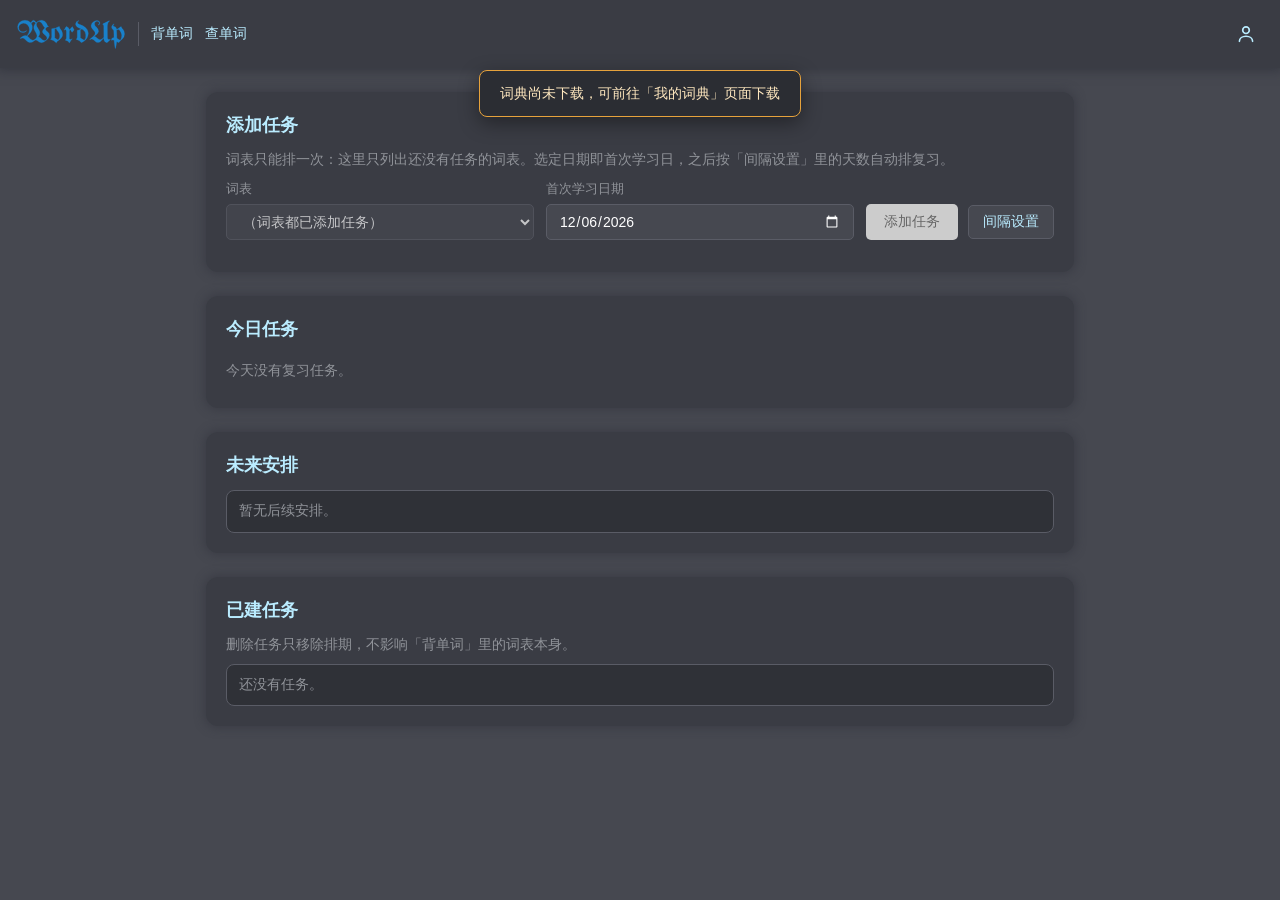
==== commit c5bfb9b4: "Add files via upload" ====
--- a/DailyTasks.html
+++ b/DailyTasks.html
@@ -6,9 +6,9 @@
     <meta name="viewport" content="width=device-width, initial-scale=1.0, viewport-fit=cover">
     <meta name="theme-color" content="#3a3c44">
     <title>每日任务</title>
-    <link rel="stylesheet" href="css/style.css?v=127">
+    <link rel="stylesheet" href="css/style.css?v=132">
 </head>
-<body>
+<body class="dt-page">
 <!-- 页面加载遮罩：加载完成前显示 -->
 <div id="loadingOverlay" class="loading-overlay">
     <div class="loading-spinner"></div>
--- a/css/style.css
+++ b/css/style.css
@@ -1,5 +1,5 @@
 /* ==========================================================
-   全局样式（四页共用：index / WordMemorizer / DictLookup / MyLists）
+   全局样式（六页共用：index / WordMemorizer / DictLookup / MyLists / User / DailyTasks）
    配色与主题变量集中在 :root，调整主题只需修改此处变量
    ========================================================== */
 :root {
@@ -162,24 +162,29 @@
     color: var(--white) !important;
 }
 
-/* 导航栏右侧：清除缓存按钮（红色文字） */
-.clear-cache-btn {
-    flex: 0 0 auto;
-    margin: 0;
-    padding: 6px 10px;
-    background: transparent;
-    border: none;
-    border-radius: 6px;
-    color: var(--danger);
-    font-size: 0.9rem;
-    font-weight: 500;
-    cursor: pointer;
+/* 导航栏右侧：用户页入口（人形图标） */
+.nav-user-btn {
+    flex: 0 0 auto;
+    display: flex;
+    align-items: center;
+    justify-content: center;
+    width: 36px;
+    height: 36px;
+    border-radius: 50%;
+    color: var(--highlight);
+    text-decoration: none;
     transition: background 0.2s, color 0.2s;
 }
 
-.clear-cache-btn:hover {
-    background: var(--danger-soft);
-    color: var(--danger-2);
+.nav-user-btn:hover {
+    background: rgba(255, 255, 255, 0.10);
+    color: var(--white);
+}
+
+/* 当前就在用户页时高亮 */
+.nav-user-btn.is-active {
+    background: rgba(255, 255, 255, 0.14);
+    color: var(--white);
 }
 
 /* ---------- 浮动菜单按钮（独立于导航栏） ---------- */
@@ -1068,10 +1073,13 @@
     display: flex;
 }
 
+/* 搜索框高度与拆分/合并行的控件（#splitCount、#mergeSelect、按钮）对齐为 38px */
 .word-search-row input {
     flex: 1 1 auto;
     width: 100%;
     min-width: 0;
+    height: 38px;
+    box-sizing: border-box;
 }
 
 .word-item {
@@ -1298,9 +1306,9 @@
     .bannerLeftBox a.nav-link {
         font-size: 0.8rem;
     }
-    .clear-cache-btn {
-        padding: 4px 6px;
-        font-size: 0.78rem;
+    .nav-user-btn {
+        width: 32px;
+        height: 32px;
     }
     /* 浮动菜单按钮随导航栏高度下调 */
     .floating-menu-btn {
@@ -2208,3 +2216,496 @@
 #wordDetailModal .dict-translation {
     color: var(--success);
 }
+
+/* ---------- 用户页（User.html） ---------- */
+.user-page {
+    max-width: 560px;
+    margin: 0 auto;
+    display: flex;
+    flex-direction: column;
+    gap: 12px;
+}
+
+.user-page-title {
+    font-size: 0.95rem;
+    font-weight: normal;
+    color: var(--text-muted);
+    margin-bottom: 2px;
+}
+
+/* 竖排入口：链接与按钮共用一套外观 */
+.user-entry {
+    display: flex;
+    align-items: center;
+    gap: 12px;
+    width: 100%;
+    padding: 16px;
+    background: var(--bg-sub-box);
+    border: 1px solid var(--border);
+    border-radius: 10px;
+    color: var(--white);
+    font-size: 1rem;
+    text-align: left;
+    text-decoration: none;
+    cursor: pointer;
+    transition: background 0.2s, border-color 0.2s, transform 0.12s;
+}
+
+.user-entry:hover {
+    background: var(--bg-deep);
+    border-color: var(--accent-soft);
+}
+
+.user-entry:active {
+    transform: scale(0.985);
+}
+
+.user-entry-icon {
+    flex: 0 0 auto;
+    display: flex;
+    align-items: center;
+    justify-content: center;
+    width: 36px;
+    height: 36px;
+    border-radius: 8px;
+    background: var(--accent-20);
+    color: var(--accent);
+}
+
+.user-entry--danger .user-entry-icon {
+    background: var(--danger-20);
+    color: var(--danger);
+}
+
+.user-entry-main {
+    flex: 1 1 auto;
+    min-width: 0;
+    display: flex;
+    flex-direction: column;
+    gap: 3px;
+}
+
+.user-entry-title {
+    font-size: 1rem;
+    line-height: 1.2;
+}
+
+.user-entry-desc {
+    font-size: 0.78rem;
+    color: var(--text-muted);
+    line-height: 1.4;
+}
+
+.user-entry-arrow {
+    flex: 0 0 auto;
+    color: var(--text-muted);
+}
+
+/* 我的词表区块：从用户页跳转时避开固定导航栏 */
+.my-lists-section {
+    scroll-margin-top: 84px;
+}
+
+/* ---------- 每日任务页（DailyTasks.html） ---------- */
+/* 添加表单：词表下拉 + 日期 + 按钮 */
+.dt-form {
+    display: flex;
+    flex-wrap: wrap;
+    align-items: flex-end;
+    gap: 12px;
+    margin: 0.25rem 0 0.75rem;
+}
+
+.dt-field {
+    flex: 1 1 190px;
+    min-width: 0;
+    display: flex;
+    flex-direction: column;
+    gap: 6px;
+}
+
+.dt-field-label {
+    font-size: 0.82rem;
+    color: var(--text-secondary);
+}
+
+.dt-form select,
+.dt-form input[type="date"] {
+    width: 100%;
+    padding: 8px 12px;
+    border: 1px solid var(--border);
+    border-radius: 5px;
+    background-color: var(--bg-panel);
+    color: var(--white);
+    font-size: 14px;
+    font-family: inherit;
+    color-scheme: dark; /* 让下拉箭头与日期图标在深色背景下可见 */
+}
+
+.dt-form select:focus,
+.dt-form input[type="date"]:focus {
+    outline: none;
+    border-color: var(--accent-soft);
+}
+
+.dt-add-btn {
+    flex: 0 0 auto;
+    margin-bottom: 0;
+    padding: 9px 18px;
+}
+
+.dt-form-btns {
+    display: flex;
+    flex: 0 0 auto;
+    align-items: center;
+    gap: 10px;
+}
+
+.dt-form-btns .dt-add-btn,
+.dt-form-btns .dt-ghost {
+    margin-bottom: 0;
+}
+
+/* 排期预览 */
+.dt-preview-title {
+    font-size: 0.82rem;
+    color: var(--text-secondary);
+    margin-bottom: 6px;
+}
+
+.dt-chips {
+    display: flex;
+    flex-wrap: wrap;
+    gap: 6px;
+}
+
+.dt-chip {
+    padding: 3px 8px;
+    border-radius: 5px;
+    background: var(--bg-sub-box);
+    border: 1px solid var(--border);
+    font-size: 0.75rem;
+    color: var(--text-tertiary);
+}
+
+.dt-chip-start {
+    border-color: var(--accent-soft);
+    color: var(--highlight);
+}
+
+/* 间隔设置 */
+.dt-intervals {
+    display: flex;
+    flex-wrap: wrap;
+    gap: 10px;
+}
+
+.dt-interval-item {
+    display: flex;
+    align-items: center;
+    gap: 6px;
+    padding: 6px 10px;
+    background: var(--bg-sub-box);
+    border: 1px solid var(--border);
+    border-radius: 8px;
+}
+
+.dt-interval-label,
+.dt-interval-unit {
+    font-size: 0.8rem;
+    color: var(--text-muted);
+    white-space: nowrap;
+}
+
+.dt-interval-item input[type="number"] {
+    width: 64px;
+    padding: 5px 8px;
+    border: 1px solid var(--border);
+    border-radius: 5px;
+    background: var(--bg-panel);
+    color: var(--white);
+    font-size: 13px;
+    font-family: inherit;
+    color-scheme: dark;
+}
+
+.dt-interval-item input[type="number"]:focus {
+    outline: none;
+    border-color: var(--accent-soft);
+}
+
+.dt-interval-hint {
+    margin-top: 0.6rem;
+    font-size: 0.8rem;
+    color: var(--text-secondary);
+}
+
+.dt-interval-actions {
+    display: flex;
+    flex-wrap: wrap;
+    gap: 10px;
+    margin-top: 0.75rem;
+}
+
+.dt-ghost {
+    flex: 0 0 auto;
+    margin-bottom: 0;
+    padding: 7px 14px;
+    font-size: 0.85rem;
+    background: var(--bg-panel);
+    border: 1px solid var(--border);
+    color: var(--highlight);
+}
+
+.dt-ghost:hover:not(:disabled) {
+    background: var(--accent-20);
+    border-color: var(--accent);
+    color: var(--white);
+}
+
+.dt-primary {
+    flex: 0 0 auto;
+    margin-bottom: 0;
+    padding: 7px 16px;
+    font-size: 0.85rem;
+}
+
+/* 清单与任务卡 */
+.dt-list {
+    display: flex;
+    flex-direction: column;
+    gap: 8px;
+}
+
+.dt-empty {
+    padding: 0.4rem 0;
+    font-size: 0.85rem;
+    color: var(--text-secondary);
+}
+
+.dt-section-count {
+    margin-left: 6px;
+    font-size: 0.85rem;
+    font-weight: normal;
+    color: var(--text-muted);
+}
+
+.dt-card {
+    display: flex;
+    align-items: center;
+    gap: 12px;
+    padding: 10px 12px;
+    background: var(--bg-sub-box);
+    border: 1px solid var(--border);
+    border-left: 3px solid var(--accent-soft);
+    border-radius: 8px;
+}
+
+.dt-card.is-done {
+    opacity: 0.55;
+    border-left-color: var(--success);
+}
+
+.dt-card-main {
+    flex: 1 1 auto;
+    min-width: 0;
+}
+
+.dt-card-name {
+    font-size: 0.95rem;
+    color: var(--white);
+    white-space: nowrap;
+    overflow: hidden;
+    text-overflow: ellipsis;
+}
+
+.dt-card-meta {
+    margin-top: 2px;
+    font-size: 0.78rem;
+    color: var(--text-muted);
+}
+
+.dt-check {
+    flex: 0 0 auto;
+    margin: 0;
+    padding: 6px 12px;
+    font-size: 0.82rem;
+    background: var(--bg-panel);
+    border: 1px solid var(--border);
+    color: var(--text-tertiary);
+}
+
+.dt-check:hover:not(:disabled) {
+    background: var(--accent-20);
+    border-color: var(--accent);
+    color: var(--white);
+}
+
+.dt-check.is-on {
+    background: var(--success);
+    border-color: var(--success);
+    color: var(--white);
+}
+
+.dt-check.is-on:hover:not(:disabled) {
+    background: var(--success-dark);
+    border-color: var(--success-dark);
+}
+
+/* 未来安排 / 已建任务：固定高度可滚动，行间用分隔线 */
+.dt-future-list,
+.dt-task-list {
+    max-height: 260px;
+    overflow-y: auto;
+    border: 1px solid var(--border);
+    border-radius: 8px;
+    background: var(--bg-sub-box);
+}
+
+.dt-future-list .dt-empty,
+.dt-task-list .dt-empty {
+    padding: 10px 12px;
+}
+
+.dt-future-row {
+    display: flex;
+    align-items: center;
+    gap: 12px;
+    padding: 8px 12px;
+    border-bottom: 1px solid var(--border);
+    font-size: 0.82rem;
+}
+
+.dt-future-row:last-child {
+    border-bottom: none;
+}
+
+.dt-future-date {
+    flex: 0 0 auto;
+    min-width: 128px;
+    color: var(--highlight);
+    white-space: nowrap;
+}
+
+.dt-future-items {
+    flex: 1 1 auto;
+    min-width: 0;
+    color: var(--text-tertiary);
+    white-space: nowrap;
+    overflow: hidden;
+    text-overflow: ellipsis;
+}
+
+/* 已建任务（排期管理）：一行一条，靠分隔线区分 */
+.dt-task-row {
+    display: flex;
+    align-items: center;
+    gap: 12px;
+    padding: 8px 12px;
+    border-bottom: 1px solid var(--border);
+}
+
+.dt-task-row:last-child {
+    border-bottom: none;
+}
+
+.dt-task-main {
+    display: flex;
+    flex: 1 1 auto;
+    align-items: center;
+    gap: 10px;
+    min-width: 0;
+}
+
+.dt-task-name {
+    font-size: 0.95rem;
+    white-space: nowrap;
+    overflow: hidden;
+    text-overflow: ellipsis;
+}
+
+.dt-task-meta {
+    flex: 0 0 auto;
+    font-size: 0.78rem;
+    color: var(--text-muted);
+    white-space: nowrap;
+}
+
+.dt-tag {
+    display: inline-block;
+    margin-left: 6px;
+    padding: 1px 6px;
+    font-size: 0.7rem;
+    color: var(--danger);
+    border: 1px solid var(--danger);
+    border-radius: 4px;
+}
+
+.dt-edit {
+    flex: 0 0 auto;
+    margin: 0;
+    padding: 6px 12px;
+    font-size: 0.82rem;
+    background: transparent;
+    border: 1px solid var(--border);
+    color: var(--text-secondary);
+}
+
+.dt-edit:hover:not(:disabled) {
+    background: var(--accent-20);
+    border-color: var(--accent);
+    color: var(--white);
+}
+
+.dt-edit-name {
+    margin-bottom: 10px;
+    font-size: 0.95rem;
+    color: var(--white);
+    word-break: break-all;
+}
+
+.dt-del {
+    flex: 0 0 auto;
+    margin: 0;
+    padding: 6px 12px;
+    font-size: 0.82rem;
+    background: transparent;
+    border: 1px solid var(--border);
+    color: var(--text-secondary);
+}
+
+.dt-del:hover:not(:disabled) {
+    background: var(--danger-20);
+    border-color: var(--danger);
+    color: var(--danger);
+}
+
+/* 窄屏：表单与任务卡纵向排列 */
+@media (max-width: 560px) {
+    .dt-form {
+        flex-direction: column;
+        align-items: stretch;
+    }
+
+    .dt-form-btns {
+        width: 100%;
+    }
+
+    .dt-form-btns > button {
+        flex: 1 1 0;
+    }
+
+    .dt-add-btn {
+        width: 100%;
+    }
+
+    .dt-card,
+    .dt-task-row {
+        flex-wrap: wrap;
+    }
+
+    .dt-future-date {
+        min-width: 96px;
+        font-size: 0.76rem;
+    }
+}
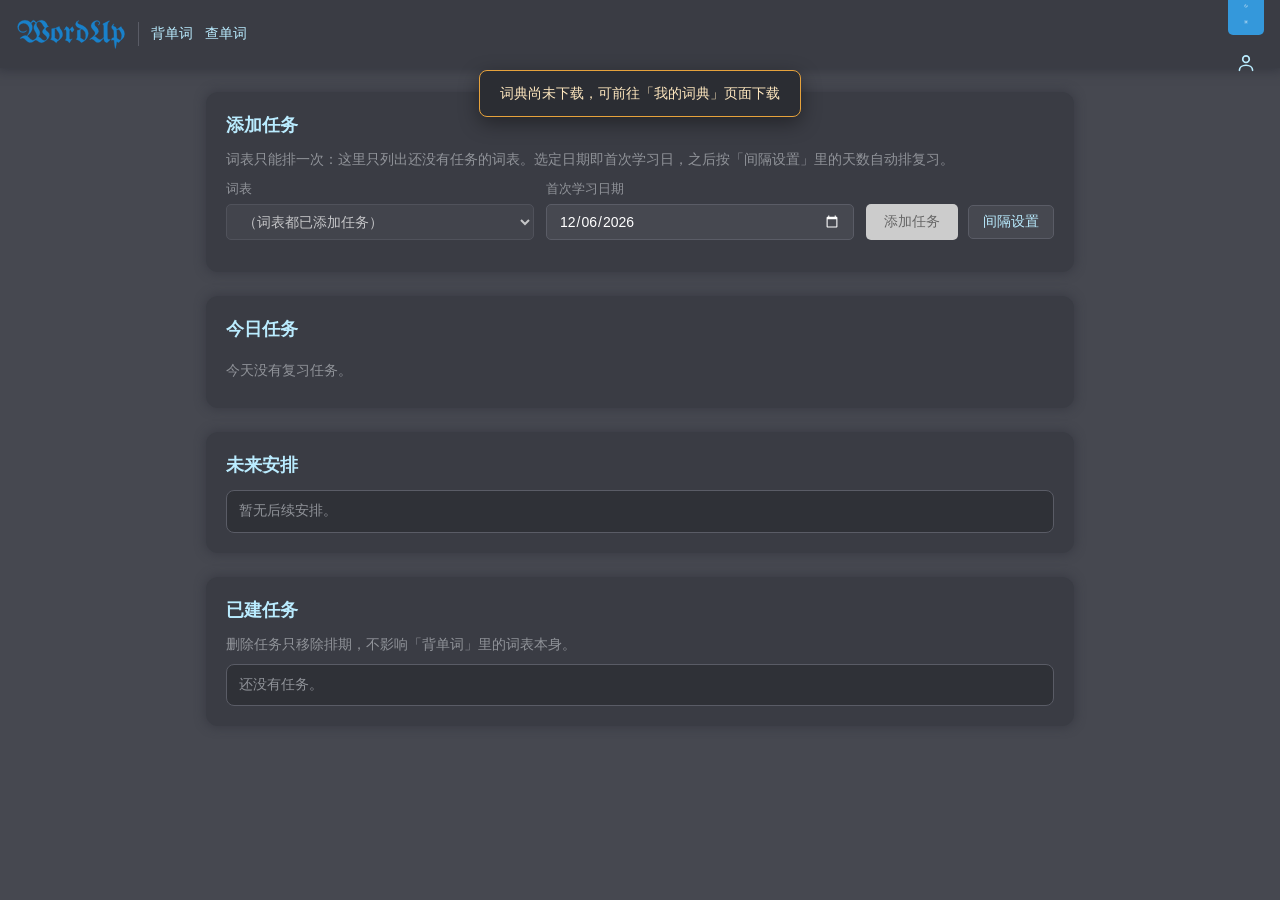
==== commit 6226841a: "Add files via upload" ====
--- a/DailyTasks.html
+++ b/DailyTasks.html
@@ -5,8 +5,9 @@
     <meta charset="UTF-8">
     <meta name="viewport" content="width=device-width, initial-scale=1.0, viewport-fit=cover">
     <meta name="theme-color" content="#3a3c44">
+    <script>try{if(localStorage.getItem('theme')==='light'){document.documentElement.setAttribute('data-theme','light');var m=document.querySelector('meta[name="theme-color"]');if(m)m.content='#edf1f6'}}catch(e){}</script>
     <title>每日任务</title>
-    <link rel="stylesheet" href="css/style.css?v=132">
+    <link rel="stylesheet" href="css/style.css?v=157">
 </head>
 <body class="dt-page">
 <!-- 页面加载遮罩：加载完成前显示 -->
@@ -25,12 +26,23 @@
             <a href="./WordMemorizer.html" class="nav-link">背单词</a>
             <a href="./DictLookup.html" class="nav-link">查单词</a>
         </div>
-        <a href="./User.html" class="nav-user-btn" title="用户" aria-label="用户">
-            <svg viewBox="0 0 24 24" width="22" height="22" fill="none" stroke="currentColor" stroke-width="1.8" stroke-linecap="round" stroke-linejoin="round" aria-hidden="true">
-                <circle cx="12" cy="7.8" r="3.6"></circle>
-                <path d="M4.8 20c0-3.55 3.22-5.6 7.2-5.6s7.2 2.05 7.2 5.6"></path>
-            </svg>
-        </a>
+        <div class="bannerRightBox">
+            <button type="button" class="nav-theme-btn" id="themeToggleBtn" title="切换到浅色模式" aria-label="切换到浅色模式" aria-pressed="false" onclick="toggleTheme()">
+                <svg class="icon-moon" viewBox="0 0 24 24" fill="none" stroke="currentColor" stroke-width="1.8" stroke-linecap="round" stroke-linejoin="round" aria-hidden="true">
+                    <path d="M20.9 12.9A8.9 8.9 0 1 1 11.1 3.1a7 7 0 0 0 9.8 9.8z"></path>
+                </svg>
+                <svg class="icon-sun" viewBox="0 0 24 24" fill="none" stroke="currentColor" stroke-width="1.8" stroke-linecap="round" stroke-linejoin="round" aria-hidden="true">
+                    <circle cx="12" cy="12" r="4"></circle>
+                    <path d="M12 2.6v2.2M12 19.2v2.2M2.6 12h2.2M19.2 12h2.2M5 5l1.6 1.6M17.4 17.4l1.6 1.6M19 5l-1.6 1.6M6.6 17.4L5 19"></path>
+                </svg>
+            </button>
+            <a href="./User.html" class="nav-user-btn" title="用户" aria-label="用户">
+                <svg viewBox="0 0 24 24" width="22" height="22" fill="none" stroke="currentColor" stroke-width="1.8" stroke-linecap="round" stroke-linejoin="round" aria-hidden="true">
+                    <circle cx="12" cy="7.8" r="3.6"></circle>
+                    <path d="M4.8 20c0-3.55 3.22-5.6 7.2-5.6s7.2 2.05 7.2 5.6"></path>
+                </svg>
+            </a>
+        </div>
     </header>
 
     <!--中心-->
@@ -137,7 +149,7 @@
 
     <div id="appToast"></div>
 
-    <script src="js/common.js?v=25"></script>
+    <script src="js/common.js?v=32"></script>
     <script src="js/daily.js?v=4"></script>
 </body>
 
--- a/css/style.css
+++ b/css/style.css
@@ -289,6 +289,53 @@
     margin: 0;
 }
 
+/* 侧边栏筛选栏：只显示今日任务 */
+.sidebar-filter {
+    padding: 8px 20px;
+    border-bottom: 1px solid var(--border);
+}
+
+.sidebar-filter-btn {
+    display: block;
+    width: 100%;
+    margin: 0;
+    padding: 6px 10px;
+    font-size: 0.78rem;
+    font-family: inherit;
+    color: var(--text-secondary);
+    background: transparent;
+    border: 1px solid var(--border);
+    border-radius: 6px;
+    cursor: pointer;
+    transition: color 0.2s, border-color 0.2s, background 0.2s;
+}
+
+.sidebar-filter-btn:hover {
+    color: var(--highlight);
+    border-color: var(--highlight);
+}
+
+.sidebar-filter-btn.active {
+    color: var(--highlight);
+    border-color: var(--highlight);
+    background: var(--accent-20);
+}
+
+/* 未排期词表在「只显示今日任务」下变暗，仍然可点 */
+.sidebar-list-item.dim {
+    opacity: 0.45;
+}
+
+.sidebar-list-item.dim:hover {
+    opacity: 0.75;
+}
+
+.sidebar-empty-tip {
+    padding: 14px 20px;
+    font-size: 0.8rem;
+    color: var(--text-muted);
+}
+
 /* 侧边栏头部图标按钮 */
 .icon-btn {
     width: 32px;
@@ -644,6 +691,26 @@
     line-height: 1.2;
     cursor: pointer;
     margin-left: 8px;
+}
+
+/* 语音语言行的「检测」小按钮：与问号图标同等分量 */
+.voice-check-btn {
+    padding: 0;
+    margin: 0 0 0 6px;
+    background: none;
+    border: none;
+    color: var(--text-secondary);
+    font-size: 0.75rem;
+    font-family: inherit;
+    line-height: 1.2;
+    cursor: pointer;
+    text-decoration: underline;
+    text-underline-offset: 2px;
+    transition: color 0.2s;
+}
+
+.voice-check-btn:hover {
+    color: var(--highlight);
 }
 
 /* ---------- 主内容区 ---------- */
@@ -851,6 +918,7 @@
     white-space: nowrap;
     overflow: hidden;
     text-overflow: ellipsis;
+    cursor: pointer;
 }
 
 .word {
@@ -860,12 +928,7 @@
     margin-bottom: 0.5rem;
     margin-top: 10px;
     word-break: break-word;
-    cursor: pointer;
     border-radius: 6px;
-    transition: background-color .15s;
-}
-.word:hover {
-    background-color: var(--bg-main);
 }
 
 .meaning {
@@ -873,12 +936,7 @@
     color: var(--success);
     margin-top: 0.5rem;
     white-space: normal;
-    cursor: pointer;
     border-radius: 6px;
-    transition: background-color .15s;
-}
-.meaning:hover {
-    background-color: var(--bg-main);
 }
 
 .phonetic {
@@ -889,6 +947,11 @@
     word-break: break-word;
 }
 
+/* 词意互换：音标已移到单词（currentMeaning）下方，收紧与单词的间距 */
+#currentMeaning.swap-mode + .phonetic {
+    margin-top: 0.15rem;
+}
+
 /* 词意互换：意思用小字号（绿）、单词用大字号（白），位置不变 */
 #currentWord.swap-mode {
     font-size: 1.1rem;
@@ -899,6 +962,22 @@
     font-size: 2rem;
     font-weight: bold;
     color: var(--white);
+}
+
+/* 显示区单词可点朗读：只在“当前显示的是单词”的元素上给手型 */
+#currentWord:not(.swap-mode),
+#currentMeaning.swap-mode {
+    cursor: pointer;
+}
+
+/* 点击单词的小缩放动画（无背景色，视觉上只是文字微缩一下） */
+@keyframes wordTap {
+    0% { transform: scale(1); }
+    45% { transform: scale(0.94); }
+    100% { transform: scale(1); }
+}
+.word-tap {
+    animation: wordTap 0.18s ease-out;
 }
 
 /* ---------- 开关 ---------- */
@@ -1007,6 +1086,11 @@
 
 button.options:hover:not(:disabled) {
     background-color: var(--text-faint);
+}
+
+/* 等待期锁定：只挡点击，不套用禁用配色，正确/错误的绿红块保持可见 */
+#optionDiv.locked {
+    pointer-events: none;
 }
 
 /* 详细释义：选项长释义不省略、全部换行展示 */
@@ -2680,32 +2764,173 @@
     color: var(--danger);
 }
 
-/* 窄屏：表单与任务卡纵向排列 */
+/* 窄屏（手机）：压缩留白、行高与字号，让一屏显示更多 */
 @media (max-width: 560px) {
     .dt-form {
         flex-direction: column;
         align-items: stretch;
+        gap: 8px;
+        margin: 2px 0 8px;
+    }
+
+    /* 纵向排列下不要保留桌面端的 190px 主轴基准，否则字段之间会出现大片空白 */
+    .dt-field {
+        flex: 0 0 auto;
     }
 
     .dt-form-btns {
         width: 100%;
+        gap: 8px;
     }
 
     .dt-form-btns > button {
         flex: 1 1 0;
+        min-height: 34px;
     }
 
     .dt-add-btn {
         width: 100%;
-    }
-
-    .dt-card,
+        padding: 6px 12px;
+    }
+
+    .dt-check,
+    .dt-edit,
+    .dt-del,
+    .dt-ghost,
+    .dt-primary {
+        min-height: 34px;
+        padding: 6px 10px;
+    }
+
+    .dt-form select,
+    .dt-form input[type="date"] {
+        padding: 6px 10px;
+        font-size: 13px;
+    }
+
+    /* 移动端紧凑字号 */
+    .dt-field-label,
+    .dt-card-meta,
+    .dt-task-meta,
+    .dt-empty,
+    .dt-future-row,
+    .dt-interval-label,
+    .dt-interval-unit,
+    .dt-preview-title {
+        font-size: 0.78rem;
+    }
+
+    /* 今日任务：名称与完成按钮同排，压缩内边距 */
+    .dt-card {
+        flex-wrap: nowrap;
+        padding: 8px 10px;
+        gap: 8px;
+    }
+
+    .dt-card-name {
+        font-size: 0.9rem;
+    }
+
+    /* 已建任务：一条一行（名称+首次学习在左，修改/删除在右） */
     .dt-task-row {
-        flex-wrap: wrap;
+        display: grid;
+        grid-template-columns: 1fr auto auto;
+        align-items: center;
+        gap: 6px;
+        padding: 8px 10px;
+    }
+
+    .dt-task-main {
+        flex-direction: column;
+        align-items: flex-start;
+        gap: 1px;
+    }
+
+    .dt-task-name {
+        font-size: 0.9rem;
+    }
+
+    .dt-edit {
+        grid-column: 2;
+    }
+
+    .dt-del {
+        grid-column: 3;
+    }
+
+    /* 未来安排：仍一行一天，行内更紧 */
+    .dt-future-row {
+        padding: 6px 10px;
     }
 
     .dt-future-date {
-        min-width: 96px;
-        font-size: 0.76rem;
-    }
-}
+        min-width: 0;
+        font-size: 0.75rem;
+    }
+
+    .dt-future-list,
+    .dt-task-list {
+        max-height: 200px;
+    }
+
+    .dt-list {
+        gap: 6px;
+    }
+
+    /* 本页窄屏：页面与区块留白、弹窗内边距（.dt-page 限定，不影响其他页） */
+    .dt-page .container {
+        padding: 10px 8px 20px;
+        padding-bottom: calc(20px + env(safe-area-inset-bottom));
+    }
+
+    .dt-page .section {
+        padding: 12px;
+        border-radius: 10px;
+    }
+
+    .dt-page .section + .section {
+        margin-top: 10px;
+    }
+
+    .dt-page .section h3 {
+        font-size: 1rem;
+        margin-bottom: 6px;
+    }
+
+    .dt-page .tip {
+        font-size: 0.8rem;
+    }
+
+    .dt-page .modal-header {
+        padding: 12px 14px;
+    }
+
+    .dt-page .modal-body {
+        padding: 14px;
+    }
+
+    .dt-page .modal-close {
+        width: 34px;
+        height: 34px;
+    }
+
+    .dt-page .dt-interval-item {
+        padding: 4px 8px;
+        gap: 4px;
+    }
+
+    .dt-page .dt-interval-item input[type="number"] {
+        width: 52px;
+        padding: 4px 6px;
+        font-size: 12px;
+    }
+
+    .dt-page .dt-interval-hint {
+        margin-top: 0.4rem;
+        font-size: 0.75rem;
+    }
+
+    .dt-page .dt-interval-actions {
+        gap: 8px;
+    }
+}
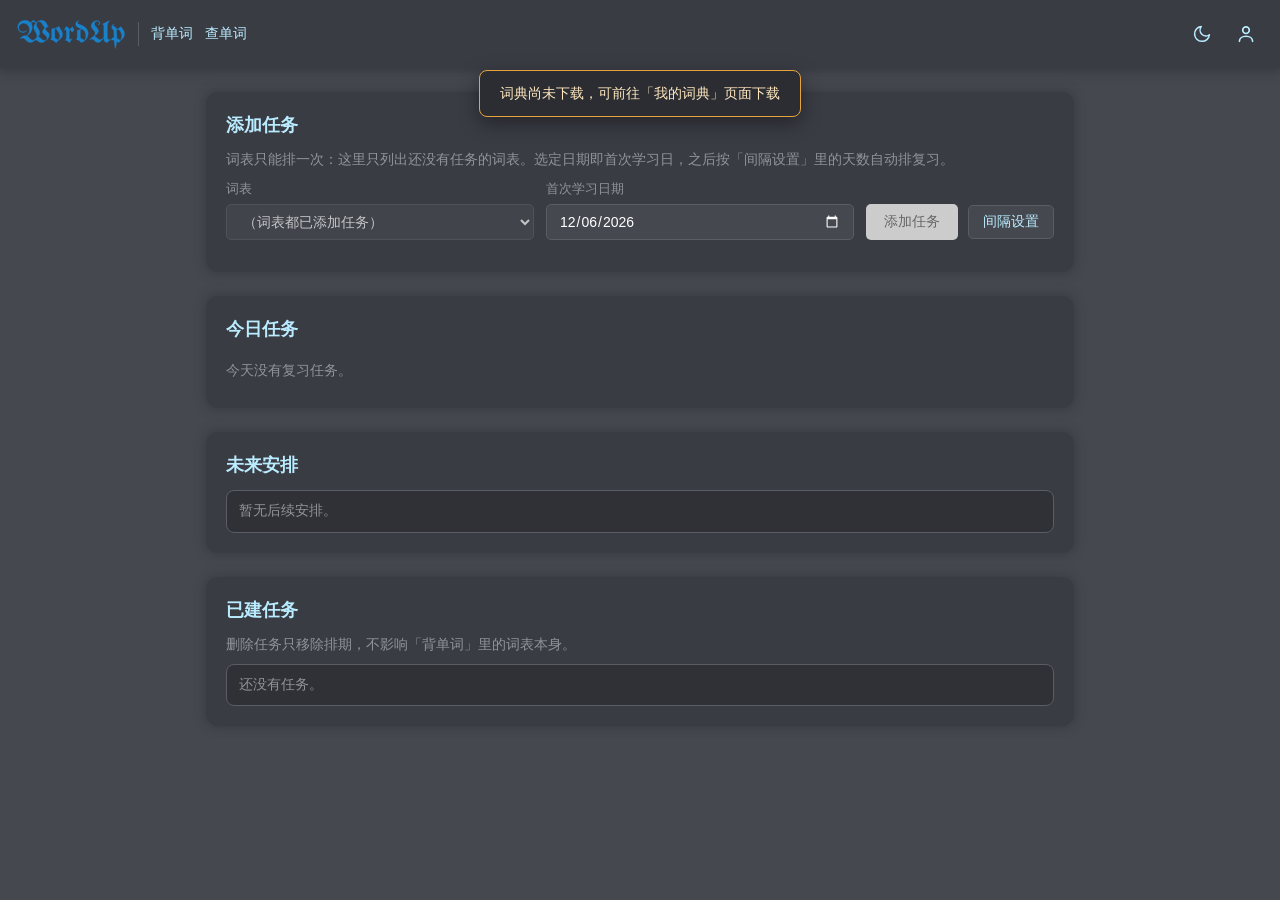
==== commit 0b334522: "Add files via upload" ====
--- a/DailyTasks.html
+++ b/DailyTasks.html
@@ -7,7 +7,7 @@
     <meta name="theme-color" content="#3a3c44">
     <script>try{if(localStorage.getItem('theme')==='light'){document.documentElement.setAttribute('data-theme','light');var m=document.querySelector('meta[name="theme-color"]');if(m)m.content='#edf1f6'}}catch(e){}</script>
     <title>每日任务</title>
-    <link rel="stylesheet" href="css/style.css?v=157">
+    <link rel="stylesheet" href="css/style.css?v=160">
 </head>
 <body class="dt-page">
 <!-- 页面加载遮罩：加载完成前显示 -->
--- a/css/style.css
+++ b/css/style.css
@@ -58,6 +58,115 @@
     --overlay-50: rgba(0, 0, 0, 0.5);
     --overlay-55: rgba(0, 0, 0, 0.55);
     --overlay-60: rgba(0, 0, 0, 0.6);
+
+    /* 交互底色（悬停 / 卡片底色 / 浅色提示），深浅主题各一套 */
+    --tint-1: rgba(255, 255, 255, 0.10);
+    --tint-2: rgba(255, 255, 255, 0.14);
+    --tint-hover: rgba(186, 236, 255, 0.12);
+    --tint-card: rgba(255, 255, 255, 0.05);
+    --tint-danger: rgba(245, 108, 108, 0.12);
+
+    /* 禁用按钮 / 选项按钮底色（不随文字变量变化，深浅各一套） */
+    --disabled-bg: #cccccc;
+    --disabled-fg: #666666;
+    --option-bg: #f0f0f0;
+    --option-bg-hover: #dddddd;
+    /* 开关关闭态轨道（与文字色解耦） */
+    --toggle-off-bg: #b3b0b0;
+    --toggle-off-border: #9c9b9b;
+}
+
+/* 切换主题时短暂关闭过渡，避免自定义属性变更把颜色停在旧值 */
+html.theme-switching,
+html.theme-switching *,
+html.theme-switching *::before,
+html.theme-switching *::after {
+    transition: none !important;
+}
+
+/* ---------- 浅色主题：仅覆盖变量，结构与暗色完全一致 ---------- */
+html[data-theme="light"] {
+    /* 背景：纯白页面 + 中性浅灰区块，不带蓝调 */
+    --bg-main: #f2f3f4;
+    --bg-panel: #ffffff;
+    --bg-deep: #ffffff;
+    --bg-sub-box: #f7f7f8;
+    --bg-overlay: rgba(18, 18, 20, 0.14);
+    --bg-overlay-weak: rgba(18, 18, 20, 0.06);
+
+    /* 边框 */
+    --border: #c9cace;
+
+    /* 文字：--white 兼作正文色，浅色下转为中性深色 */
+    --white: #1c1c1e;
+    --black: #000;
+    --text-main: #1c1c1e;
+    --text-secondary: #6b6b70;
+    --text-tertiary: #45464a;
+    --text-light: #35363a;
+    --text-light-2: #35363a;
+    --text-dim: #8e8e93;
+    --text-muted: #7a7b80;
+    --text-soft: #5c5d62;
+    --text-soft-2: #6a6b70;
+    --text-faint: #303236;
+    --text-faint-2: #303236;
+    --text-faint-3: #ececed;
+    --text-faint-4: #6a6b70;
+
+    /* 主色 / 强调：按钮与链接保留蓝色，只用于小面积 */
+    --accent: #2b7fd6;
+    --accent-dark: #1966b3;
+    --accent-soft: #2f86d8;
+    --accent-deep: #1c72c2;
+    --accent-20: rgba(43, 127, 214, 0.10);
+    --highlight: #1677c8;
+
+    /* 状态色（浅底上略加深，保证文字对比度） */
+    --success: #4e9c2c;
+    --success-dark: #3f8422;
+    --success-soft: #d8f2df;
+    --warning: #c8811f;
+    --warning-soft: #fdeccd;
+    --danger: #d95656;
+    --danger-2: #c94444;
+    --danger-dark: #cf3b2c;
+    --danger-deep: #ab2c20;
+    --danger-soft: #ffdede;
+    --danger-20: rgba(217, 86, 86, 0.16);
+
+    /* 交互底色：中性黑半透明，不再发蓝 */
+    --tint-1: rgba(0, 0, 0, 0.03);
+    --tint-2: rgba(0, 0, 0, 0.06);
+    --tint-hover: rgba(0, 0, 0, 0.05);
+    --tint-card: rgba(0, 0, 0, 0.02);
+    --tint-danger: rgba(217, 86, 86, 0.10);
+
+    /* 禁用按钮 / 选项按钮底色 */
+    --disabled-bg: #ececee;
+    --disabled-fg: #9a9aa0;
+    --option-bg: #e8e9eb;
+    --option-bg-hover: #dcdee1;
+
+    /* 开关关闭态轨道：浅底上改用中性浅灰 */
+    --toggle-off-bg: #d7d7da;
+    --toggle-off-border: #c4c4c8;
+}
+
+/* 浅色：主内容区块（.section）同样用纯白，与页面底色一致，靠边框与阴影分层 */
+html[data-theme="light"] .section {
+    background-color: #ffffff;
+    box-shadow: 0 0 6px rgba(18, 18, 20, 0.10), 0 0 20px -4px rgba(18, 18, 20, 0.12);
+}
+
+/* 浅色：单词显示区用浅灰，与纯白区块拉开层次 */
+html[data-theme="light"] .word-display {
+    background-color: #f7f7f8;
+}
+
+/* 浅色：「上一个单词」条再深一档，明确是可点击块 */
+html[data-theme="light"] .word-last {
+    background-color: #e8e9eb;
 }
 
 * {
@@ -162,6 +271,52 @@
     color: var(--white) !important;
 }
 
+/* 导航栏右侧容器：主题切换按钮 + 用户页入口 */
+.bannerRightBox {
+    flex: 0 0 auto;
+    display: flex;
+    align-items: center;
+    gap: 8px;
+}
+
+/* 主题切换按钮：暗色显示月亮，浅色显示太阳 */
+.bannerRightBox .nav-theme-btn {
+    flex: 0 0 auto;
+    display: flex;
+    align-items: center;
+    justify-content: center;
+    width: 36px;
+    height: 36px;
+    padding: 0;
+    margin: 0;
+    border: none;
+    border-radius: 50%;
+    background: transparent;
+    color: var(--highlight);
+    cursor: pointer;
+    transition: background 0.2s, color 0.2s;
+}
+
+.bannerRightBox .nav-theme-btn:hover {
+    background: var(--tint-1);
+    color: var(--white);
+}
+
+.bannerRightBox .nav-theme-btn:active {
+    background: var(--tint-2);
+}
+
+.bannerRightBox .nav-theme-btn svg {
+    display: none;
+    width: 20px;
+    height: 20px;
+}
+
+html:not([data-theme="light"]) .bannerRightBox .nav-theme-btn .icon-moon,
+html[data-theme="light"] .bannerRightBox .nav-theme-btn .icon-sun {
+    display: block;
+}
+
 /* 导航栏右侧：用户页入口（人形图标） */
 .nav-user-btn {
     flex: 0 0 auto;
@@ -177,13 +332,13 @@
 }
 
 .nav-user-btn:hover {
-    background: rgba(255, 255, 255, 0.10);
+    background: var(--tint-1);
     color: var(--white);
 }
 
 /* 当前就在用户页时高亮 */
 .nav-user-btn.is-active {
-    background: rgba(255, 255, 255, 0.14);
+    background: var(--tint-2);
     color: var(--white);
 }
 
@@ -582,7 +737,7 @@
     margin: 0 4px;
 }
 .word-detail-link:hover {
-    background-color: rgba(186, 236, 255, 0.12);
+    background-color: var(--tint-hover);
 }
 
 /* 通用文字按钮（无边框无背景，浅蓝文字，如"从Excel导入"） */
@@ -596,7 +751,7 @@
     border-radius: 6px;
 }
 .text-btn:hover {
-    background-color: rgba(186, 236, 255, 0.12);
+    background-color: var(--tint-hover);
 }
 
 /* 页面加载遮罩：数据未加载完成前覆盖全屏，页面变灰 + 转圈 + 加载中 */
@@ -664,6 +819,11 @@
     font-size: 0.95rem;
 }
 
+/* 依赖项关闭时整行置灰（如语音总开关关闭时的自动播放） */
+.setting-row.disabled {
+    opacity: 0.45;
+}
+
 /* 选项详细设置分组：加深背景 + 左右留白 */
 .option-sub-box {
     background-color: var(--bg-sub-box);
@@ -691,6 +851,80 @@
     line-height: 1.2;
     cursor: pointer;
     margin-left: 8px;
+}
+
+/* 设置分页：单词设置 / 语音设置 */
+.settings-tabs {
+    display: flex;
+    border-bottom: 1px solid var(--border);
+    margin-bottom: 8px;
+}
+
+.settings-tab {
+    flex: 1 1 0;
+    background: transparent;
+    color: var(--text-secondary);
+    border: none;
+    border-bottom: 2px solid transparent;
+    border-radius: 0;
+    padding: 6px 0 7px;
+    margin: 0;
+    font-size: 0.9rem;
+    line-height: 1.4;
+    cursor: pointer;
+    transition: color 0.15s, border-color 0.15s;
+}
+
+.settings-tab:hover {
+    color: var(--text-tertiary);
+}
+
+.settings-tab.active {
+    color: var(--highlight);
+    border-bottom-color: var(--highlight);
+}
+
+/* 语音设置：音色数量与音色列表（只读） */
+.voice-count {
+    color: var(--text-secondary);
+    font-size: 0.82rem;
+}
+
+.voice-list {
+    max-height: 120px;
+    overflow-y: auto;
+    background-color: var(--bg-sub-box);
+    border-radius: 8px;
+    padding: 6px 12px;
+    margin: 2px 0 6px;
+    font-size: 0.8rem;
+    line-height: 1.5;
+    color: var(--text-tertiary);
+    word-break: break-word;
+}
+
+.voice-item {
+    display: block;
+    margin-bottom: 5px;
+}
+
+.voice-item .voice-name {
+    display: block;
+}
+
+.voice-item .voice-meta {
+    display: block;
+    font-size: 0.72rem;
+    line-height: 1.3;
+    color: var(--text-dim);
+}
+
+.voice-item .voice-cur {
+    color: var(--highlight);
+}
+
+.voice-empty {
+    color: var(--text-dim);
 }
 
 /* 语音语言行的「检测」小按钮：与问号图标同等分量 */
@@ -841,7 +1075,7 @@
     width: 100%;
     margin-top: 0.6rem;
     padding: 0.6rem 0.75rem;
-    background-color: rgba(245, 108, 108, 0.12);
+    background-color: var(--tint-danger);
     border: 1px solid var(--danger);
     border-radius: 6px;
     font-size: 0.85rem;
@@ -985,12 +1219,12 @@
     appearance: none;
     width: 33px;
     height: 17px;
-    background: var(--text-soft);
+    background: var(--toggle-off-bg);
     border-radius: 17px;
     position: relative;
     cursor: pointer;
     outline: none;
-    border: 1px solid var(--text-soft-2);
+    border: 1px solid var(--toggle-off-border);
     vertical-align: middle;
     margin-left: 8px;
 }
@@ -1043,9 +1277,9 @@
 }
 
 button:disabled {
-    background-color: var(--text-faint-2) !important;
+    background-color: var(--disabled-bg) !important;
     cursor: not-allowed !important;
-    color: var(--text-faint-4) !important;
+    color: var(--disabled-fg) !important;
 }
 
 button.check1 {
@@ -1073,7 +1307,7 @@
 }
 
 button.options {
-    background-color: var(--text-faint-3);
+    background-color: var(--option-bg);
     color: var(--black);
     font-weight: bold;
     text-align: left;
@@ -1085,7 +1319,7 @@
 }
 
 button.options:hover:not(:disabled) {
-    background-color: var(--text-faint);
+    background-color: var(--option-bg-hover);
 }
 
 /* 等待期锁定：只挡点击，不套用禁用配色，正确/错误的绿红块保持可见 */
@@ -1329,6 +1563,79 @@
     padding: 2px 8px;
     border-radius: 4px;
     font-size: 0.75rem;
+}
+
+/* ---- JMdict 日语词条（按词典自身结构展示） ---- */
+.ja-forms {
+    color: var(--text-secondary);
+    font-size: 0.88rem;
+    margin-top: 4px;
+}
+
+.ja-meta {
+    color: var(--text-dim);
+    font-size: 0.85rem;
+    margin: 8px 0 2px;
+}
+
+.ja-senses {
+    display: flex;
+    flex-direction: column;
+    gap: 10px;
+}
+
+.ja-sense-zh {
+    line-height: 1.6;
+    color: var(--text-main);
+}
+
+.ja-pos {
+    color: var(--accent);
+    font-size: 0.82rem;
+    margin-right: 2px;
+}
+
+.ja-context {
+    color: var(--text-dim);
+    font-size: 0.85rem;
+}
+
+.ja-sense-en {
+    color: var(--text-secondary);
+    font-size: 0.88rem;
+    margin-top: 2px;
+}
+
+.ja-examples {
+    display: flex;
+    flex-direction: column;
+    gap: 10px;
+}
+
+.ja-example-jp {
+    line-height: 1.6;
+    color: var(--text-main);
+}
+
+.ja-example-lv {
+    color: var(--text-dim);
+    font-size: 0.75rem;
+    margin-left: 6px;
+    border: 1px solid var(--border);
+    border-radius: 4px;
+    padding: 0 4px;
+}
+
+.ja-example-zh {
+    color: var(--text-secondary);
+    font-size: 0.92rem;
+    margin-top: 2px;
+}
+
+.ja-entry-id {
+    color: var(--text-dim);
+    font-size: 0.75rem;
+    margin-top: 14px;
 }
 
 .dict-empty {
@@ -1907,57 +2214,23 @@
     font-size: 12px;
     color: var(--text-secondary);
 }
-/* 预设词表：箭头融入词典行框内、完全右下角（纯箭头，无背景无间隔）；点击后行下方推出深色展开区 */
-.dict-preset-btn {
-    position: absolute;
-    left: 50%;
-    bottom: 6px;
-    margin: 0 0 0 -9px; /* 水平居中（18px 宽的一半），垂直位于行底部 */
-    display: inline-flex;
-    align-items: center;
-    justify-content: center;
-    width: 18px;
-    height: 14px; /* 与图标同高，取消上下内边距 */
-    padding: 0;
-    background: transparent;
-    color: var(--text-secondary);
-    border: none;
-    cursor: pointer;
-    font-size: 12px;
-    line-height: 1;
-    transition: transform 0.15s ease, color 0.15s ease;
-}
-.dict-preset-btn:hover:not(:disabled) {
-    color: var(--text-secondary); /* 悬停不变蓝 */
-    background-color: transparent; /* 悬停不变色（覆盖全局 button:hover 背景） */
-}
-.dict-preset-btn.open {
-    transform: rotate(180deg);
-    color: var(--text-secondary); /* 展开不变蓝 */
-}
-/* 展开区：深色框，位于词典行下方（文档流内，展开时把下方内容往下推） */
-.dict-preset-expand {
-    display: none;
-    position: relative;
-    z-index: 0; /* 堆叠顺序小于词典行 */
-    margin-top: -10px; /* 抵消 .dict-list 的 flex gap，紧贴上方词典行 */
-    padding: 12px;
+/* 预设词表：独立区块（深色框），内含「补全用词典」下拉框与词表胶囊 */
+.preset-panel {
+    padding: 12px 14px;
     background-color: var(--bg-deep);
     border: 1px solid var(--border);
     border-radius: 8px;
-    opacity: 0;
-    transform: translateY(-8px);
-    transition: opacity 0.25s ease, transform 0.25s ease;
-}
-.dict-preset-expand.open {
-    opacity: 1;
-    transform: translateY(0);
-}
-/* 展开区顶部文字提示 */
-.preset-tip {
-    font-size: 0.75rem;
+}
+.preset-dict-row {
+    display: flex;
+    align-items: center;
+    gap: 10px;
+    margin-bottom: 12px;
+    flex-wrap: wrap;
+}
+.preset-dict-label {
+    font-size: 0.8rem;
     color: var(--text-secondary);
-    margin-bottom: 10px;
 }
 .preset-chips {
     display: flex;
@@ -1974,7 +2247,7 @@
     padding: 5px 12px;
     margin: 0; /* 覆盖全局 button 的 margin-bottom */
     background-color: var(--bg-panel);
-    color: var(--text-primary);
+    color: var(--text-main);
     border: 1px solid var(--border);
     border-radius: 999px; /* 胶囊标签 */
     cursor: pointer;
@@ -2043,11 +2316,6 @@
     .dict-status {
         padding: 2px 8px;
         font-size: 11px;
-    }
-    .dict-preset-btn {
-        width: 16px;
-        height: 12px;
-        margin-left: -8px;
     }
     /* ---------- 移动端：侧边栏按钮缩小（设置/添加单词/查看/编辑/删除/新建） ---------- */
     .footer-icon-btn {
@@ -2280,7 +2548,7 @@
     transition: background-color .15s ease, color .15s ease;
 }
 .saved-add-list-card:hover {
-    background-color: rgba(255,255,255,.05);
+    background-color: var(--tint-card);
     color: var(--accent);
 }
 @media (max-width: 480px) {
@@ -2766,6 +3034,17 @@
 
 /* 窄屏（手机）：压缩留白、行高与字号，让一屏显示更多 */
 @media (max-width: 560px) {
+    .settings-tab {
+        font-size: 0.82rem;
+        padding: 5px 0 6px;
+    }
+
+    .voice-list {
+        max-height: 96px;
+        font-size: 0.76rem;
+        padding: 5px 10px;
+    }
+
     .dt-form {
         flex-direction: column;
         align-items: stretch;
